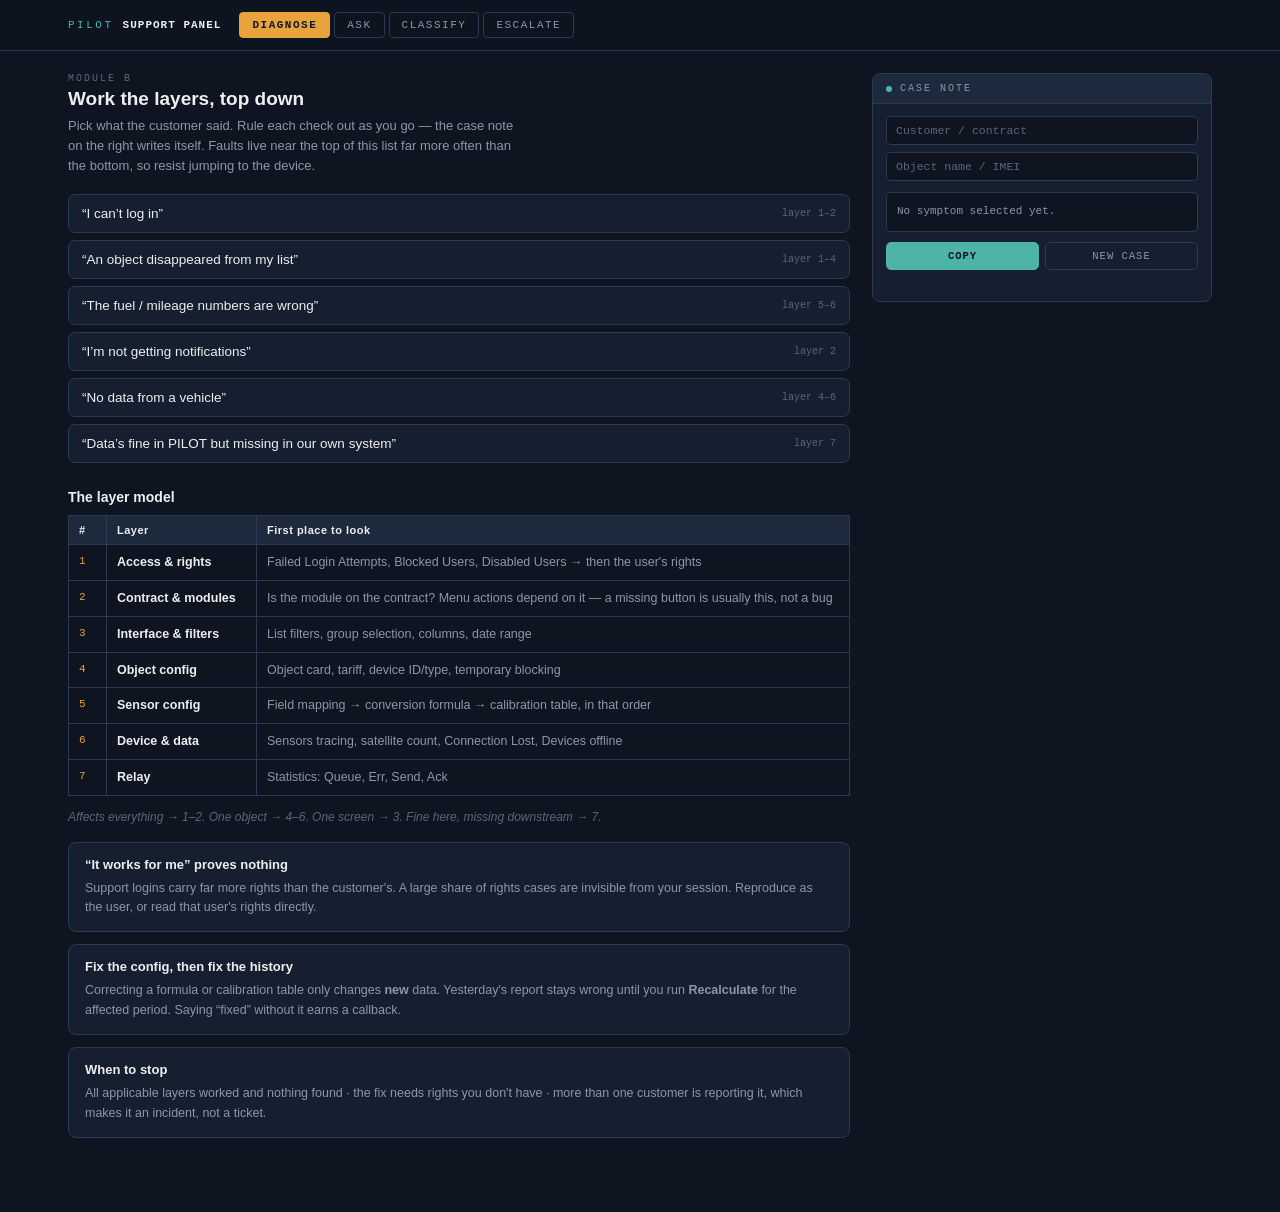
==== pilot_support_panel.html @ c3e86685 "feat: add PILOT support skills documentation module and supporting UI components" ====
<!DOCTYPE html>
<html lang="en">
<head>
<meta charset="UTF-8">
<meta name="viewport" content="width=device-width, initial-scale=1">
<title>PILOT support panel</title>
<style>
  :root{
    --bg:#0E1420; --panel:#161F30; --panel2:#1D2A3E; --line:#2A3A52;
    --amber:#E8A33D; --teal:#4FB4A8; --text:#EDEEF0; --dim:#8C97A8; --faint:#5C6678;
    --out:#7A4B4B; --outbg:#241A1C; --found:#2E5443; --foundbg:#16261F;
    --mono:'Courier New',ui-monospace,monospace;
  }
  *{box-sizing:border-box}
  html,body{margin:0;padding:0;background:transparent}
  body{font-family:'Segoe UI','IBM Plex Sans',Arial,sans-serif;color:var(--text)}
  .wrap{background:var(--bg);min-height:100vh;padding:0 0 40px}

  /* header */
  .bar{position:sticky;top:0;z-index:20;background:rgba(14,20,32,.96);
       border-bottom:1px solid var(--line);backdrop-filter:blur(6px)}
  .bar-in{max-width:1180px;margin:0 auto;padding:12px 18px;display:flex;align-items:center;gap:18px;flex-wrap:wrap}
  .brand{font-family:var(--mono);font-size:11px;letter-spacing:2.5px;color:var(--teal);text-transform:uppercase;white-space:nowrap}
  .brand b{color:var(--text);letter-spacing:1px}
  .tabs{display:flex;gap:4px;flex:1;flex-wrap:wrap}
  .tab{font-family:var(--mono);font-size:11px;letter-spacing:1.5px;text-transform:uppercase;
       background:none;border:1px solid var(--line);color:var(--dim);padding:6px 12px;border-radius:4px;cursor:pointer}
  .tab:hover{color:var(--text)}
  .tab[aria-selected="true"]{background:var(--amber);border-color:var(--amber);color:#121826;font-weight:700}
  .tab:focus-visible{outline:2px solid var(--teal);outline-offset:2px}

  .grid{max-width:1180px;margin:0 auto;padding:22px 18px;display:grid;grid-template-columns:1fr 340px;gap:22px;align-items:start}
  @media(max-width:900px){.grid{grid-template-columns:1fr}}

  h1{font-size:19px;margin:0 0 6px;font-weight:700}
  .lede{font-size:13px;color:var(--dim);margin:0 0 18px;line-height:1.55;max-width:62ch}
  h2{font-size:14px;margin:26px 0 10px;font-weight:700}
  .eyebrow{font-family:var(--mono);font-size:10px;letter-spacing:2px;color:var(--faint);text-transform:uppercase;margin:0 0 4px}

  /* symptom picker */
  .syms{display:flex;flex-direction:column;gap:7px;margin-bottom:20px}
  .sym{display:flex;align-items:center;gap:11px;text-align:left;width:100%;
       background:var(--panel);border:1px solid var(--line);border-radius:7px;padding:11px 13px;cursor:pointer;color:var(--text)}
  .sym:hover{border-color:var(--faint)}
  .sym[aria-pressed="true"]{border-color:var(--amber);background:var(--panel2)}
  .sym .q{font-size:13.5px;flex:1}
  .sym .lay{font-family:var(--mono);font-size:10px;color:var(--faint);white-space:nowrap}
  .sym:focus-visible{outline:2px solid var(--teal);outline-offset:2px}

  /* tree */
  .tree{border-left:2px solid var(--line);padding-left:0;margin:0 0 8px}
  .step{display:flex;gap:11px;padding:11px 13px;border-bottom:1px solid var(--line);align-items:flex-start}
  .step:last-child{border-bottom:none}
  .step.ruled{background:var(--outbg)}
  .step.found{background:var(--foundbg)}
  .stepwrap{background:var(--panel);border:1px solid var(--line);border-radius:8px;overflow:hidden;margin-bottom:14px}
  .num{font-family:var(--mono);font-size:11px;color:var(--amber);padding-top:2px;min-width:16px;font-weight:700}
  .step.ruled .num{color:var(--faint)}
  .body{flex:1;min-width:0}
  .body .t{font-size:13px;line-height:1.5}
  .step.ruled .body .t{color:var(--faint);text-decoration:line-through}
  .tag{display:inline-block;font-family:var(--mono);font-size:9px;letter-spacing:1px;color:var(--faint);
       border:1px solid var(--line);border-radius:3px;padding:1px 5px;margin-left:6px;vertical-align:1px}
  .fix{font-size:12px;color:var(--teal);margin-top:7px;line-height:1.5;display:none}
  .step.found .fix{display:block}
  .acts{display:flex;gap:5px;padding-top:1px}
  .mini{font-family:var(--mono);font-size:10px;border:1px solid var(--line);background:none;color:var(--faint);
        border-radius:4px;padding:4px 7px;cursor:pointer;line-height:1;white-space:nowrap}
  .mini:hover{color:var(--text);border-color:var(--faint)}
  .mini.on-out{background:var(--out);border-color:var(--out);color:#fff}
  .mini.on-found{background:var(--found);border-color:var(--found);color:#fff}
  .mini:focus-visible{outline:2px solid var(--teal);outline-offset:1px}

  .hint{font-size:12px;color:var(--faint);font-style:italic;margin:0 0 18px}

  /* generic cards */
  .card{background:var(--panel);border:1px solid var(--line);border-radius:8px;padding:14px 16px;margin-bottom:12px}
  .card h3{font-size:13px;margin:0 0 7px;font-weight:700}
  .card p{font-size:12.5px;color:var(--dim);margin:0;line-height:1.55}
  .card p + p{margin-top:7px}
  .say{color:var(--teal)}
  .dont{color:#C98080}

  table{width:100%;border-collapse:collapse;margin-bottom:14px;font-size:12.5px}
  th{background:var(--panel2);text-align:left;padding:8px 10px;font-size:11px;letter-spacing:.5px;border:1px solid var(--line)}
  td{padding:8px 10px;border:1px solid var(--line);vertical-align:top;line-height:1.5;color:var(--dim)}
  td b{color:var(--text)}
  td.k{font-family:var(--mono);color:var(--amber);white-space:nowrap;font-size:11px}

  /* matrix */
  .mx{display:grid;grid-template-columns:auto repeat(3,1fr);gap:5px;margin-bottom:10px}
  .mx .h{font-family:var(--mono);font-size:10px;color:var(--faint);text-transform:uppercase;letter-spacing:1px;
         display:flex;align-items:center;justify-content:center;text-align:center;padding:5px}
  .mx .rh{font-family:var(--mono);font-size:10px;color:var(--faint);display:flex;align-items:center;padding:5px;max-width:118px;line-height:1.35}
  .cell{background:var(--panel);border:1px solid var(--line);border-radius:6px;padding:9px 7px;cursor:pointer;text-align:center;color:var(--text)}
  .cell:hover{border-color:var(--faint)}
  .cell[aria-pressed="true"]{border-color:var(--amber);background:var(--panel2)}
  .cell .p{font-family:var(--mono);font-weight:700;font-size:14px}
  .cell .ex{font-size:10.5px;color:var(--faint);margin-top:3px;line-height:1.35}
  .p1{color:#E86B5C}.p2{color:var(--amber)}.p3{color:#D9C86A}.p4{color:var(--teal)}.p5{color:var(--faint)}
  .cell:focus-visible{outline:2px solid var(--teal);outline-offset:2px}

  /* case note */
  .note{position:sticky;top:66px;background:var(--panel);border:1px solid var(--line);border-radius:8px;overflow:hidden}
  @media(max-width:900px){.note{position:static}}
  .note-h{background:var(--panel2);padding:9px 13px;display:flex;align-items:center;gap:8px;border-bottom:1px solid var(--line)}
  .note-h .dot{width:6px;height:6px;border-radius:50%;background:var(--teal)}
  .note-h span{font-family:var(--mono);font-size:10px;letter-spacing:2px;color:var(--dim);text-transform:uppercase;flex:1}
  .note-b{padding:12px 13px}
  .fields{display:flex;flex-direction:column;gap:7px;margin-bottom:11px}
  .fields input{background:var(--bg);border:1px solid var(--line);border-radius:5px;padding:7px 9px;
                color:var(--text);font-family:var(--mono);font-size:11.5px;width:100%}
  .fields input::placeholder{color:var(--faint)}
  .fields input:focus{outline:none;border-color:var(--teal)}
  pre{background:var(--bg);border:1px solid var(--line);border-radius:5px;padding:10px;margin:0 0 10px;
      font-family:var(--mono);font-size:11px;line-height:1.6;color:var(--dim);white-space:pre-wrap;
      max-height:290px;overflow:auto}
  pre .hd{color:var(--amber)}
  .note-acts{display:flex;gap:6px}
  .btn{flex:1;font-family:var(--mono);font-size:10.5px;letter-spacing:1px;text-transform:uppercase;
       border:1px solid var(--line);background:none;color:var(--dim);border-radius:5px;padding:7px;cursor:pointer}
  .btn:hover{color:var(--text);border-color:var(--faint)}
  .btn.pri{background:var(--teal);border-color:var(--teal);color:#0E1420;font-weight:700}
  .btn:focus-visible{outline:2px solid var(--amber);outline-offset:2px}
  .saved{font-family:var(--mono);font-size:9.5px;color:var(--faint);text-align:center;margin-top:7px;min-height:12px}

  .view{display:none}.view.on{display:block}
  @media(prefers-reduced-motion:reduce){*{transition:none!important;animation:none!important}}
</style>
</head>
<body>
<div class="wrap">

  <div class="bar"><div class="bar-in">
    <div class="brand">PILOT <b>SUPPORT PANEL</b></div>
    <div class="tabs" role="tablist">
      <button class="tab" role="tab" data-v="b" aria-selected="true">Diagnose</button>
      <button class="tab" role="tab" data-v="a" aria-selected="false">Ask</button>
      <button class="tab" role="tab" data-v="d" aria-selected="false">Classify</button>
      <button class="tab" role="tab" data-v="c" aria-selected="false">Escalate</button>
    </div>
  </div></div>

  <div class="grid">
    <main>
      <!-- ============ DIAGNOSE ============ -->
      <section class="view on" id="v-b">
        <p class="eyebrow">Module B</p>
        <h1>Work the layers, top down</h1>
        <p class="lede">Pick what the customer said. Rule each check out as you go &mdash; the case note on the right writes itself. Faults live near the top of this list far more often than the bottom, so resist jumping to the device.</p>
        <div class="syms" id="syms"></div>
        <div id="treebox"></div>

        <h2>The layer model</h2>
        <table>
          <thead><tr><th style="width:38px">#</th><th style="width:150px">Layer</th><th>First place to look</th></tr></thead>
          <tbody>
            <tr><td class="k">1</td><td><b>Access &amp; rights</b></td><td>Failed Login Attempts, Blocked Users, Disabled Users &rarr; then the user's rights</td></tr>
            <tr><td class="k">2</td><td><b>Contract &amp; modules</b></td><td>Is the module on the contract? Menu actions depend on it &mdash; a missing button is usually this, not a bug</td></tr>
            <tr><td class="k">3</td><td><b>Interface &amp; filters</b></td><td>List filters, group selection, columns, date range</td></tr>
            <tr><td class="k">4</td><td><b>Object config</b></td><td>Object card, tariff, device ID/type, temporary blocking</td></tr>
            <tr><td class="k">5</td><td><b>Sensor config</b></td><td>Field mapping &rarr; conversion formula &rarr; calibration table, in that order</td></tr>
            <tr><td class="k">6</td><td><b>Device &amp; data</b></td><td>Sensors tracing, satellite count, Connection Lost, Devices offline</td></tr>
            <tr><td class="k">7</td><td><b>Relay</b></td><td>Statistics: Queue, Err, Send, Ack</td></tr>
          </tbody>
        </table>
        <p class="hint">Affects everything &rarr; 1&ndash;2. One object &rarr; 4&ndash;6. One screen &rarr; 3. Fine here, missing downstream &rarr; 7.</p>

        <div class="card">
          <h3>&ldquo;It works for me&rdquo; proves nothing</h3>
          <p>Support logins carry far more rights than the customer's. A large share of rights cases are invisible from your session. Reproduce as the user, or read that user's rights directly.</p>
        </div>
        <div class="card">
          <h3>Fix the config, then fix the history</h3>
          <p>Correcting a formula or calibration table only changes <b>new</b> data. Yesterday's report stays wrong until you run <b>Recalculate</b> for the affected period. Saying &ldquo;fixed&rdquo; without it earns a callback.</p>
        </div>
        <div class="card">
          <h3>When to stop</h3>
          <p>All applicable layers worked and nothing found &middot; the fix needs rights you don't have &middot; more than one customer is reporting it, which makes it an incident, not a ticket.</p>
        </div>
      </section>

      <!-- ============ ASK ============ -->
      <section class="view" id="v-a">
        <p class="eyebrow">Module A</p>
        <h1>Get facts, not the story</h1>
        <p class="lede">The customer reports a symptom. You need facts. Work the ladder top to bottom &mdash; scope first, because scope is what tells you which layer to start on.</p>
        <table>
          <thead><tr><th style="width:110px">Ask for</th><th>Say something like</th></tr></thead>
          <tbody>
            <tr><td class="k">Scope</td><td>&ldquo;Is it this one vehicle, or all of them?&rdquo;</td></tr>
            <tr><td class="k">Timeline</td><td>&ldquo;When did you last see it working? Did anything change around then?&rdquo; <br><span style="color:var(--faint)">Then check Audit history rather than taking &ldquo;nothing changed&rdquo; at face value.</span></td></tr>
            <tr><td class="k">Reproduce</td><td>&ldquo;Can you open the list right now and tell me what you see next to the vehicle name?&rdquo;</td></tr>
            <tr><td class="k">Identity</td><td>&ldquo;Which login are you using? What's the object name or IMEI?&rdquo;</td></tr>
            <tr><td class="k">Expectation</td><td>&ldquo;What number were you expecting to see there?&rdquo;</td></tr>
          </tbody>
        </table>
        <div class="card">
          <h3>Ask open, then narrow</h3>
          <p><span class="say">&ldquo;Tell me what you're seeing.&rdquo;</span> &mdash; lets them describe reality.</p>
          <p><span class="dont">&ldquo;Is the ignition sensor configured?&rdquo;</span> &mdash; makes them answer your theory instead.</p>
        </div>

        <h2>Difficult moments</h2>
        <div class="card">
          <h3>They're angry</h3>
          <p>Let them finish. Don't defend the product mid-sentence.</p>
          <p><span class="say">&ldquo;You've had no tracking on that vehicle for two days &mdash; I understand why that's a problem.&rdquo;</span></p>
          <p><span class="dont">&ldquo;I understand you're frustrated.&rdquo;</span> &mdash; reads as scripted. Acknowledge the impact, not the emotion.</p>
        </div>
        <div class="card">
          <h3>You don't know</h3>
          <p><span class="say">&ldquo;I don't know yet. I'm going to check with [team] and come back to you by [time].&rdquo;</span></p>
          <p>Never guess out loud. A wrong guess from support becomes a fact in the customer's head.</p>
        </div>
        <div class="card">
          <h3>It's their fault</h3>
          <p>Never say so. Say what fixes it.</p>
          <p><span class="say">&ldquo;The notification's time window was set to weekdays only &mdash; let's widen that now, and I'll show you where it lives.&rdquo;</span></p>
        </div>
        <div class="card">
          <h3>The answer is no</h3>
          <p>State the no, the reason, and the nearest alternative.</p>
          <p><span class="say">&ldquo;That action isn't available because the module isn't on your contract. What I can do is&hellip;&rdquo;</span></p>
        </div>
        <div class="card">
          <h3>You need a minute</h3>
          <p>Silence reads as incompetence. Narrate instead.</p>
          <p><span class="say">&ldquo;I'm opening Sensors tracing to see what the device actually sent &mdash; give me about a minute.&rdquo;</span></p>
        </div>
      </section>

      <!-- ============ CLASSIFY ============ -->
      <section class="view" id="v-d">
        <p class="eyebrow">Module D</p>
        <h1>Classify before you queue</h1>
        <p class="lede">Three kinds of ticket, not one. They have different owners, different clocks, and different definitions of done.</p>
        <table>
          <thead><tr><th style="width:130px">Type</th><th>Means</th><th style="width:190px">Done when</th></tr></thead>
          <tbody>
            <tr><td class="k">Incident</td><td>Something is broken. Unplanned interruption or degradation.</td><td>Service restored &mdash; not necessarily explained.</td></tr>
            <tr><td class="k">Service request</td><td>Something is wanted. Nothing is broken. Module activation, tokens, new users, tariff changes.</td><td>Delivered via a standard, approved path.</td></tr>
            <tr><td class="k">Problem</td><td>The cause behind repeated incidents. Same symptom three times = this.</td><td>Cause removed, or written up as a known error.</td></tr>
          </tbody>
        </table>

        <h2>Priority = impact &times; urgency</h2>
        <p class="hint">Not who shouts loudest. Tap a cell to set it on the case note.</p>
        <div class="mx" id="mx"></div>
        <div class="card">
          <h3>The telematics twist</h3>
          <p>Some of this data has a <b>physical clock</b> attached. Refrigerated cargo spoils. A stolen vehicle moves. A reporting window closes. Ask: <b>what happens in the real world while this stays broken?</b> A sensor fault that looks like P4 on a reefer trailer is a P2.</p>
        </div>
        <div class="card">
          <h3>Write it down while you solve it</h3>
          <p>Title the article in the <b>customer's</b> words &mdash; &ldquo;fuel gauge shows zero&rdquo;, not &ldquo;sensor field mapping mismatch&rdquo;. The next person searching is a customer or a new hire, and neither knows your vocabulary.</p>
        </div>
      </section>

      <!-- ============ ESCALATE ============ -->
      <section class="view" id="v-c">
        <p class="eyebrow">Module C</p>
        <h1>Hand over cleanly</h1>
        <p class="lede">Escalating early with good notes is better work than sitting on a ticket for a day. The expensive habit in 1st line is over-holding, not over-escalating.</p>
        <div class="card">
          <h3>Before you send it</h3>
          <p>The test: could the next engineer start work without asking you a single question? Your case note should already carry the customer and contract, the object or IMEI, the exact symptom with timestamps, what Sensors tracing showed, what Audit history showed, what you ruled out, and what the customer has been told.</p>
        </div>

        <h2>Who owns what</h2>
        <table>
          <thead><tr><th style="width:150px">Team</th><th>Send them</th></tr></thead>
          <tbody>
            <tr><td class="k">2nd line</td><td>Anything where you've worked every applicable layer and found nothing</td></tr>
            <tr><td class="k">Development</td><td>Reproducible bugs &mdash; not configuration questions</td></tr>
            <tr><td class="k">Installers</td><td>Device never reported, wiring, repeated drops at the same location</td></tr>
            <tr><td class="k">Integrations</td><td>Layer 7: endpoints, Queue/Err/Ack, external systems</td></tr>
            <tr><td class="k">Sales</td><td>Tariff, upgrades, module activation, anything commercial</td></tr>
            <tr><td class="k">Finance</td><td>Payments, debits, blocked for non-payment</td></tr>
          </tbody>
        </table>
        <p class="hint">Contacts, channels and triggers are company-specific &mdash; fill these in from the prep list before this page is any use.</p>

        <div class="card">
          <h3>Stop and route, don't help</h3>
          <p>A driver asking what data is held on them, or asking for it deleted, is a data-subject request with a legal clock &mdash; not a normal ticket.</p>
          <p>A manager asking where a named driver was on Saturday puts you inside an employment dispute. They may well be entitled to it; you are not the person who decides that.</p>
          <p>Deleting an object destroys its history and can't be undone. Never action a deletion from a phone call alone.</p>
        </div>
        <div class="card">
          <h3>Several customers, same symptom</h3>
          <p>That's an incident, not a ticket. Escalate immediately and stop debugging.</p>
        </div>
      </section>
    </main>

    <!-- ============ CASE NOTE ============ -->
    <aside>
      <div class="note">
        <div class="note-h"><div class="dot"></div><span>Case note</span></div>
        <div class="note-b">
          <div class="fields">
            <input id="f-cust" placeholder="Customer / contract" autocomplete="off">
            <input id="f-obj" placeholder="Object name / IMEI" autocomplete="off">
          </div>
          <pre id="out">No symptom selected yet.</pre>
          <div class="note-acts">
            <button class="btn pri" id="copy">Copy</button>
            <button class="btn" id="fresh">New case</button>
          </div>
          <div class="saved" id="saved"></div>
        </div>
      </div>
    </aside>
  </div>
</div>

<script>
const TREES = [
  { id:"login", q:"I can\u2019t log in", lay:"1\u20132", steps:[
    {t:"Admin \u2192 Failed Login Attempts. Are their attempts arriving at all?", l:1,
     fix:"No attempts logged = they aren\u2019t reaching the login they think they are. Wrong URL, wrong portal, or a cached page."},
    {t:"Blocked Users and Disabled Users.", l:1, fix:"Unblock, or find out who blocked them and why."},
    {t:"Password Reset history \u2014 someone may have reset it already.", l:1},
    {t:"Is the contract itself blocked for non-payment?", l:2, fix:"Layer 2. Route to finance rather than fixing the login."},
    {t:"Is it just them, or their whole company?", l:1, fix:"Everyone = layer 2. One person = layer 1."}
  ]},
  { id:"gone", q:"An object disappeared from my list", lay:"1\u20134", steps:[
    {t:"Does it exist in the admin panel at all?", l:4},
    {t:"Does this user have rights to it? Check their rights, not your view.", l:1,
     fix:"Master trap. It may never have been theirs to see."},
    {t:"Is a filter, group selection or column config hiding it?", l:3},
    {t:"Is Temporary blocking switched on?", l:4,
     fix:"Not a fault. A colleague may have suspended it to stop the subscription charge \u2014 seasonal equipment does this."},
    {t:"Was it moved to another contract, or deleted?", l:4,
     fix:"Deleting removes all data and history. Restoring needs a system administrator."}
  ]},
  { id:"numbers", q:"The fuel / mileage numbers are wrong", lay:"5\u20136", steps:[
    {t:"Open Sensors tracing. Is data arriving, and what is the raw value?", l:6,
     fix:"This one step decides everything below it."},
    {t:"Raw value wrong or absent?", l:6, fix:"Layer 6 \u2014 the device. Stop tuning formulas."},
    {t:"Raw value fine but display wrong \u2192 check the field mapping first.", l:5},
    {t:"Then the conversion formula \u2014 before the calibration table.", l:5,
     fix:"The formula runs the moment data arrives, before calibration. Debugging the table while a formula mangles its input is wasted time. Use the Test button rather than reasoning about it."},
    {t:"Then the calibration table: Select nearest value, and Calibration first.", l:5,
     fix:"These two switches quietly change results \u2014 a common cause of \u201cclose but wrong\u201d."},
    {t:"Numbers intermittently missing rather than wrong? Look for a division in the formula.", l:5,
     fix:"If the divisor can arrive as 0 or undefined the calculation errors. Guard it with a conditional."},
    {t:"Was it ever right? Check Audit history for a change on that date.", l:5,
     fix:"Never right = configuration. Recently wrong = a change, or the device."},
    {t:"After fixing: run Recalculate for the affected period.", l:5,
     fix:"Otherwise the customer\u2019s historical reports stay wrong and they call back."}
  ]},
  { id:"notif", q:"I\u2019m not getting notifications", lay:"2", steps:[
    {t:"Is the Notifications module active on the contract?", l:2,
     fix:"Without it there\u2019s no Notifications tab at all."},
    {t:"Does the notification actually exist?", l:2},
    {t:"Is the object or tag selected in it?", l:2,
     fix:"A vehicle added later isn\u2019t covered automatically."},
    {t:"Check the time window \u2014 time zone, days, intervals.", l:2,
     fix:"A rule set for weekdays 09:00\u201318:00 is silent on a Saturday and looks broken. The most-missed cause."},
    {t:"Check the geofence scope: anywhere / in selected zones / outside them.", l:2},
    {t:"Check the \u201cfor all users\u201d flag.", l:2,
     fix:"If off, colleagues don\u2019t get it \u2014 exactly the shape of \u201cmy manager gets them and I don\u2019t\u201d."},
    {t:"Check the delivery method: SMS, push, email, alert, control room, webhook, command, Telegram.", l:2},
    {t:"For email: is the address verified?", l:2,
     fix:"Unverified addresses silently receive nothing."},
    {t:"Spam folder.", l:2}
  ]},
  { id:"nodata", q:"No data from a vehicle", lay:"4\u20136", steps:[
    {t:"Sensors tracing \u2014 when was the last reception? What\u2019s the satellite count?", l:6},
    {t:"Connection Lost report \u2014 when, how long, and at what address?", l:6,
     fix:"Repeated drops at the same location is an installation or coverage story, not a platform one."},
    {t:"Is Temporary blocking on?", l:4, fix:"Free to check, and not a fault."},
    {t:"Does the device ID / IMEI match the physical unit? Is the device type right?", l:4},
    {t:"Has it ever reported?", l:6, fix:"Never = configuration or installation. Stopped = power, connection, or hardware."}
  ]},
  { id:"relay", q:"Data\u2019s fine in PILOT but missing in our own system", lay:"7", steps:[
    {t:"Is the endpoint enabled, and is object relay enabled?", l:7},
    {t:"External ID, Host, Port, Format, Path, credentials \u2014 all correct?", l:7},
    {t:"Statistics: is Queue growing?", l:7,
     fix:"Packets are accumulating and can\u2019t be delivered. The external server is unavailable, settings are wrong, or the far side is refusing the connection."},
    {t:"Statistics: is Err climbing?", l:7,
     fix:"Check availability, authentication, protocol, schedule, and any restrictions on the receiving side."},
    {t:"Statistics: Send rising but Ack stuck at zero?", l:7,
     fix:"We\u2019re transmitting and they never confirm. Protocol, External ID, JSON config, credentials."},
    {t:"New object not relaying?", l:7,
     fix:"Is an Auto add rule enabled for that contract, and was the object created after the rule?"},
    {t:"No statistics at all?", l:7,
     fix:"Usually benign \u2014 nothing sent yet, period too short, or the endpoint is new."}
  ]}
];

const MX = [
  { r:"Impact: high", sub:"whole contract / many customers", cells:[
    {p:"P1", ex:"Nobody at a contract can log in"},
    {p:"P2", ex:"Reports wrong fleet-wide, fleet still runs"},
    {p:"P3", ex:"Cosmetic, affects everyone"}]},
  { r:"Impact: medium", sub:"a group, or a VIP", cells:[
    {p:"P2", ex:"Reefer temperature alerts not firing"},
    {p:"P3", ex:"One depot\u2019s geofence reports wrong"},
    {p:"P4", ex:"A group wants a column added"}]},
  { r:"Impact: low", sub:"one user / one object", cells:[
    {p:"P3", ex:"One vehicle dark during a theft"},
    {p:"P4", ex:"One sensor mis-calibrated"},
    {p:"P5", ex:"How-to question"}]}
];

let S = { sym:null, state:{}, cust:"", obj:"", pri:null };

/* ---------- render ---------- */
const symsEl = document.getElementById('syms');
TREES.forEach(t => {
  const b = document.createElement('button');
  b.className = 'sym'; b.setAttribute('aria-pressed','false'); b.dataset.id = t.id;
  b.innerHTML = `<span class="q">\u201c${t.q}\u201d</span><span class="lay">layer ${t.lay}</span>`;
  b.addEventListener('click', () => { S.sym = S.sym === t.id ? null : t.id; S.state = {}; S.pri = S.pri; renderTree(); save(); });
  symsEl.appendChild(b);
});

function renderTree(){
  document.querySelectorAll('.sym').forEach(el =>
    el.setAttribute('aria-pressed', String(el.dataset.id === S.sym)));
  const box = document.getElementById('treebox');
  box.innerHTML = '';
  if(!S.sym){ note(); return; }
  const t = TREES.find(x => x.id === S.sym);
  const wrap = document.createElement('div');
  wrap.className = 'stepwrap';
  t.steps.forEach((st, i) => {
    const k = S.sym + ':' + i;
    const v = S.state[k] || '';
    const row = document.createElement('div');
    row.className = 'step' + (v === 'out' ? ' ruled' : v === 'found' ? ' found' : '');
    row.innerHTML = `
      <div class="num">${i+1}</div>
      <div class="body">
        <div class="t">${st.t}<span class="tag">L${st.l}</span></div>
        ${st.fix ? `<div class="fix">${st.fix}</div>` : ''}
      </div>
      <div class="acts">
        <button class="mini ${v==='out'?'on-out':''}" data-k="${k}" data-s="out" title="Ruled out">\u2715</button>
        <button class="mini ${v==='found'?'on-found':''}" data-k="${k}" data-s="found" title="This is it">\u2713</button>
      </div>`;
    wrap.appendChild(row);
  });
  box.appendChild(wrap);
  box.querySelectorAll('.mini').forEach(b => b.addEventListener('click', () => {
    const k = b.dataset.k, s = b.dataset.s;
    S.state[k] = S.state[k] === s ? '' : s;
    renderTree(); save();
  }));
  note();
}

const mxEl = document.getElementById('mx');
function renderMx(){
  mxEl.innerHTML = '<div class="h"></div><div class="h">Urgency high</div><div class="h">Medium</div><div class="h">Low</div>';
  MX.forEach((row, ri) => {
    const rh = document.createElement('div');
    rh.className = 'rh'; rh.innerHTML = `<div><b style="color:var(--dim)">${row.r}</b><br>${row.sub}</div>`;
    mxEl.appendChild(rh);
    row.cells.forEach((c, ci) => {
      const b = document.createElement('button');
      b.className = 'cell'; b.dataset.id = ri + '-' + ci;
      b.setAttribute('aria-pressed', String(S.pri && S.pri.id === ri + '-' + ci));
      b.innerHTML = `<div class="p ${c.p.toLowerCase()}">${c.p}</div><div class="ex">${c.ex}</div>`;
      b.addEventListener('click', () => {
        S.pri = (S.pri && S.pri.id === b.dataset.id) ? null
              : { id:b.dataset.id, p:c.p, why:`${row.r.replace('Impact: ','')} impact / ${['high','medium','low'][ci]} urgency` };
        renderMx(); note(); save();
      });
      mxEl.appendChild(b);
    });
  });
}

/* ---------- case note ---------- */
function note(){
  const el = document.getElementById('out');
  if(!S.sym && !S.cust && !S.obj && !S.pri){ el.textContent = 'No symptom selected yet.'; return; }
  const L = [];
  L.push('CASE NOTE');
  L.push('Customer : ' + (S.cust || '\u2014'));
  L.push('Object   : ' + (S.obj || '\u2014'));
  if(S.sym) L.push('Reported : "' + TREES.find(t => t.id === S.sym).q + '"');
  if(S.pri) L.push('Priority : ' + S.pri.p + '  (' + S.pri.why + ')');
  if(S.sym){
    const t = TREES.find(x => x.id === S.sym);
    const out = [], found = [];
    t.steps.forEach((st, i) => {
      const v = S.state[S.sym + ':' + i];
      if(v === 'out') out.push(st.t);
      if(v === 'found') found.push(st);
    });
    if(out.length){ L.push(''); L.push('Checked and ruled out:'); out.forEach(o => L.push('  - ' + o)); }
    if(found.length){
      L.push(''); L.push('Cause found:');
      found.forEach(f => { L.push('  * ' + f.t); if(f.fix) L.push('    > ' + f.fix); });
    }
    const done = out.length + found.length;
    if(done < t.steps.length){
      L.push(''); L.push('Still to check: ' + (t.steps.length - done) + ' of ' + t.steps.length);
    }
    if(!found.length && done === t.steps.length){
      L.push(''); L.push('All layers worked, no cause found \u2192 escalate.');
    }
  }
  L.push(''); L.push('Customer has been told:');
  L.push('  ');
  el.textContent = L.join('\n');
}

/* ---------- persistence ---------- */
async function save(){
  try{
    await window.storage.set('pilot-panel-case', JSON.stringify(S), false);
    stamp('saved ' + new Date().toLocaleTimeString());
  }catch(e){ stamp('not saved'); }
}
function stamp(t){ document.getElementById('saved').textContent = t; }

async function load(){
  try{
    const r = await window.storage.get('pilot-panel-case', false);
    if(r && r.value) S = Object.assign(S, JSON.parse(r.value));
  }catch(e){}
  document.getElementById('f-cust').value = S.cust || '';
  document.getElementById('f-obj').value = S.obj || '';
}

/* ---------- wiring ---------- */
document.querySelectorAll('.tab').forEach(t => t.addEventListener('click', () => {
  document.querySelectorAll('.tab').forEach(x => x.setAttribute('aria-selected','false'));
  t.setAttribute('aria-selected','true');
  document.querySelectorAll('.view').forEach(v => v.classList.remove('on'));
  document.getElementById('v-' + t.dataset.v).classList.add('on');
}));

['cust','obj'].forEach(f => document.getElementById('f-' + f).addEventListener('input', e => {
  S[f] = e.target.value; note(); save();
}));

document.getElementById('copy').addEventListener('click', async () => {
  const txt = document.getElementById('out').textContent;
  try{ await navigator.clipboard.writeText(txt); stamp('copied to clipboard'); }
  catch(e){
    const ta = document.createElement('textarea');
    ta.value = txt; document.body.appendChild(ta); ta.select();
    try{ document.execCommand('copy'); stamp('copied to clipboard'); }
    catch(_){ stamp('select the text above to copy'); }
    ta.remove();
  }
});

document.getElementById('fresh').addEventListener('click', () => {
  S = { sym:null, state:{}, cust:'', obj:'', pri:null };
  document.getElementById('f-cust').value = '';
  document.getElementById('f-obj').value = '';
  renderTree(); renderMx(); note(); save();
  stamp('new case started');
});

(async function(){
  await load();
  renderTree(); renderMx(); note();
})();
</script>
</body>
</html>
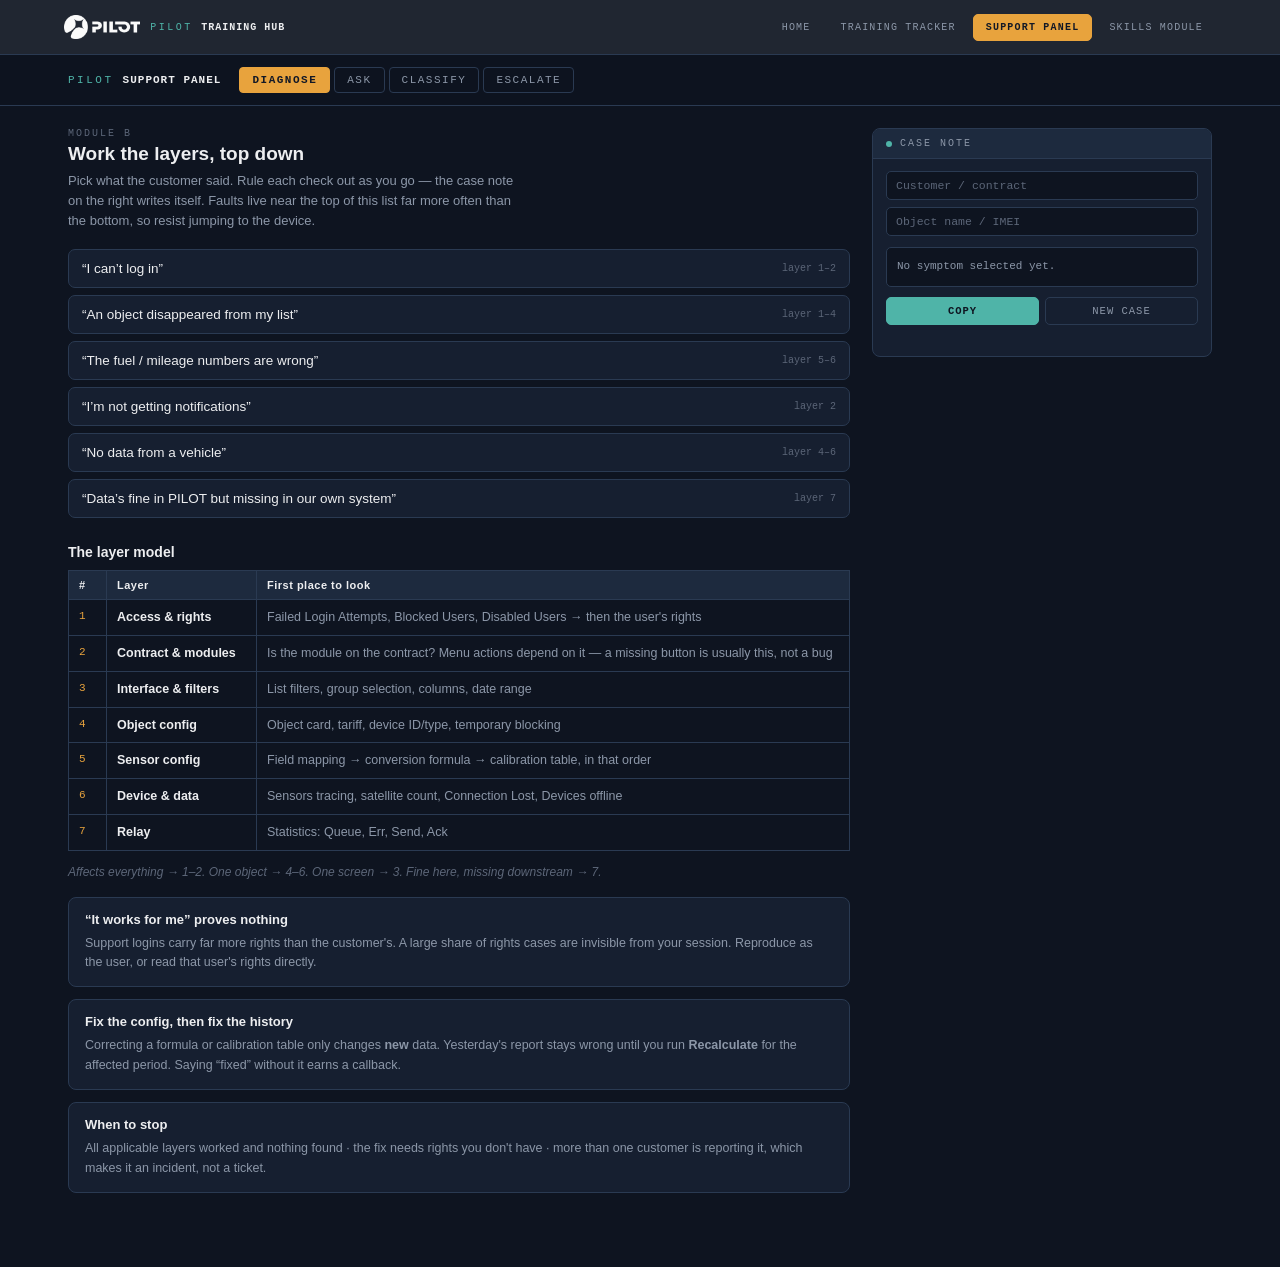
==== commit e3c9f26d: "feat: implement PILOT Training Hub landing page and add supporting assets" ====
--- a/pilot_support_panel.html
+++ b/pilot_support_panel.html
@@ -17,7 +17,7 @@
   .wrap{background:var(--bg);min-height:100vh;padding:0 0 40px}
 
   /* header */
-  .bar{position:sticky;top:0;z-index:20;background:rgba(14,20,32,.96);
+  .bar{position:sticky;top:54px;z-index:20;background:rgba(14,20,32,.96);
        border-bottom:1px solid var(--line);backdrop-filter:blur(6px)}
   .bar-in{max-width:1180px;margin:0 auto;padding:12px 18px;display:flex;align-items:center;gap:18px;flex-wrap:wrap}
   .brand{font-family:var(--mono);font-size:11px;letter-spacing:2.5px;color:var(--teal);text-transform:uppercase;white-space:nowrap}
@@ -101,7 +101,7 @@
   .cell:focus-visible{outline:2px solid var(--teal);outline-offset:2px}
 
   /* case note */
-  .note{position:sticky;top:66px;background:var(--panel);border:1px solid var(--line);border-radius:8px;overflow:hidden}
+  .note{position:sticky;top:120px;background:var(--panel);border:1px solid var(--line);border-radius:8px;overflow:hidden}
   @media(max-width:900px){.note{position:static}}
   .note-h{background:var(--panel2);padding:9px 13px;display:flex;align-items:center;gap:8px;border-bottom:1px solid var(--line)}
   .note-h .dot{width:6px;height:6px;border-radius:50%;background:var(--teal)}
@@ -129,6 +129,47 @@
 </style>
 </head>
 <body>
+<!-- ─── SITE NAV ──────────────────────────────────── -->
+<style>
+  .topnav{position:sticky;top:0;z-index:100;background:rgba(14,20,32,.92);
+    border-bottom:1px solid var(--line);backdrop-filter:blur(14px);-webkit-backdrop-filter:blur(14px)}
+  .topnav-in{max-width:1200px;margin:0 auto;padding:0 24px;display:flex;align-items:center;height:54px;gap:12px}
+  .topnav .logo-link{display:flex;align-items:center;gap:10px;text-decoration:none;flex-shrink:0}
+  .topnav .logo-link img{height:24px;width:auto}
+  .topnav .logo-text{font-family:var(--mono);font-size:10px;letter-spacing:2.5px;color:var(--teal);text-transform:uppercase;white-space:nowrap}
+  .topnav .logo-text b{color:var(--text);letter-spacing:1px}
+  .topnav .nav-spacer{flex:1}
+  .topnav .nav-links{display:flex;gap:4px;align-items:center}
+  .topnav .nav-link{font-family:var(--mono);font-size:10px;letter-spacing:1.2px;text-transform:uppercase;text-decoration:none;
+    color:var(--dim);padding:7px 12px;border-radius:5px;border:1px solid transparent;transition:all .2s ease;white-space:nowrap}
+  .topnav .nav-link:hover{color:var(--text);background:rgba(255,255,255,.04);border-color:var(--line)}
+  .topnav .nav-link.active{color:#121826;background:var(--amber);border-color:var(--amber);font-weight:700}
+  .topnav .hamburger{display:none;background:none;border:1px solid var(--line);color:var(--dim);
+    border-radius:5px;padding:7px 9px;cursor:pointer;font-size:16px;line-height:1}
+  .topnav .hamburger:hover{color:var(--text);border-color:var(--faint)}
+  @media(max-width:768px){
+    .topnav .nav-links{display:none;position:absolute;top:54px;left:0;right:0;background:rgba(14,20,32,.97);
+      border-bottom:1px solid var(--line);flex-direction:column;padding:10px 16px;gap:4px;backdrop-filter:blur(14px)}
+    .topnav .nav-links.open{display:flex}
+    .topnav .hamburger{display:block}
+  }
+</style>
+<nav class="topnav">
+  <div class="topnav-in">
+    <a class="logo-link" href="index.html">
+      <img src="White.png" alt="PILOT logo">
+      <span class="logo-text">PILOT <b>Training Hub</b></span>
+    </a>
+    <div class="nav-spacer"></div>
+    <button class="hamburger" id="siteHamburger" aria-label="Toggle navigation">&#9776;</button>
+    <div class="nav-links" id="siteNavLinks">
+      <a class="nav-link" href="index.html">Home</a>
+      <a class="nav-link" href="pilot_training_tracker.html">Training Tracker</a>
+      <a class="nav-link active" href="pilot_support_panel.html">Support Panel</a>
+      <a class="nav-link" href="pilot_support_skills_module.html">Skills Module</a>
+    </div>
+  </div>
+</nav>
 <div class="wrap">
 
   <div class="bar"><div class="bar-in">
@@ -566,5 +607,11 @@
   renderTree(); renderMx(); note();
 })();
 </script>
+<script>
+  // Site nav mobile toggle
+  document.getElementById('siteHamburger').addEventListener('click', () => {
+    document.getElementById('siteNavLinks').classList.toggle('open');
+  });
+</script>
 </body>
 </html>
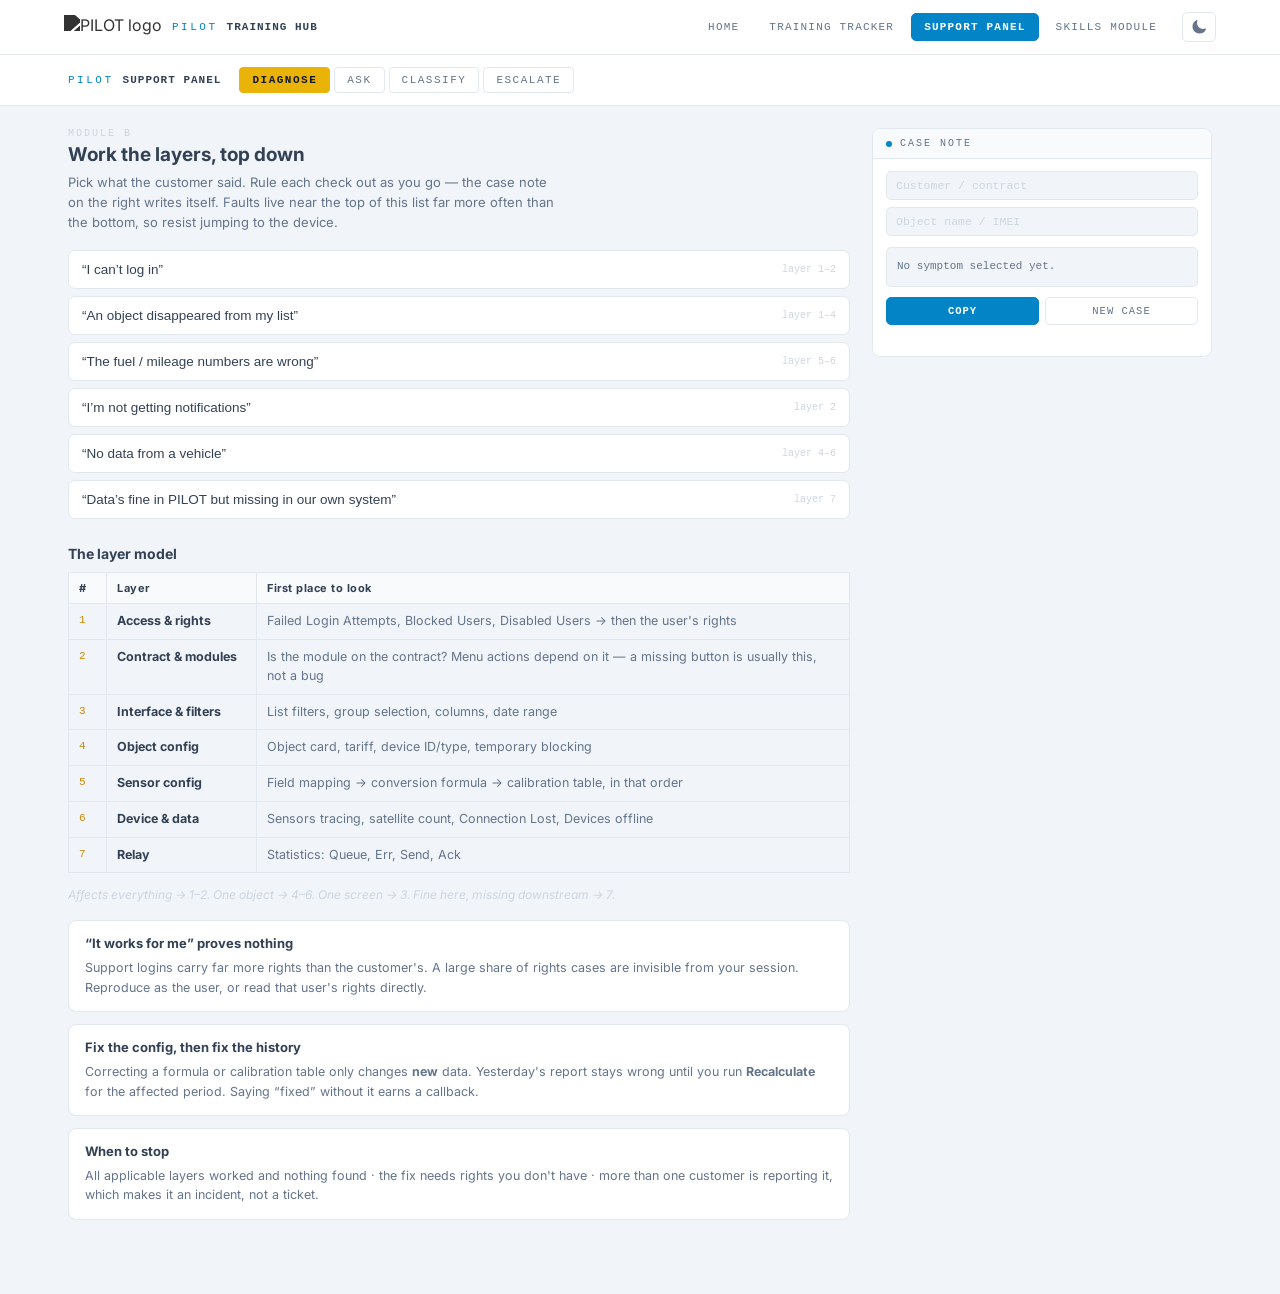
==== commit 082ce563: "refactor: centralize styles into shared.css and implement global theme support" ====
--- a/pilot_support_panel.html
+++ b/pilot_support_panel.html
@@ -4,170 +4,144 @@
 <meta charset="UTF-8">
 <meta name="viewport" content="width=device-width, initial-scale=1">
 <title>PILOT support panel</title>
+<link rel="stylesheet" href="shared.css">
 <style>
-  :root{
-    --bg:#0E1420; --panel:#161F30; --panel2:#1D2A3E; --line:#2A3A52;
-    --amber:#E8A33D; --teal:#4FB4A8; --text:#EDEEF0; --dim:#8C97A8; --faint:#5C6678;
-    --out:#7A4B4B; --outbg:#241A1C; --found:#2E5443; --foundbg:#16261F;
-    --mono:'Courier New',ui-monospace,monospace;
-  }
-  *{box-sizing:border-box}
-  html,body{margin:0;padding:0;background:transparent}
-  body{font-family:'Segoe UI','IBM Plex Sans',Arial,sans-serif;color:var(--text)}
   .wrap{background:var(--bg);min-height:100vh;padding:0 0 40px}
 
   /* header */
-  .bar{position:sticky;top:54px;z-index:20;background:rgba(14,20,32,.96);
+  .bar{position:sticky;top:54px;z-index:20;background:var(--nav-bg);
        border-bottom:1px solid var(--line);backdrop-filter:blur(6px)}
   .bar-in{max-width:1180px;margin:0 auto;padding:12px 18px;display:flex;align-items:center;gap:18px;flex-wrap:wrap}
-  .brand{font-family:var(--mono);font-size:11px;letter-spacing:2.5px;color:var(--teal);text-transform:uppercase;white-space:nowrap}
-  .brand b{color:var(--text);letter-spacing:1px}
+  .brand{font-family:var(--mono);font-size:11px;letter-spacing:2.5px;color:var(--primary);text-transform:uppercase;white-space:nowrap}
+  .brand b{color:var(--text-pr);letter-spacing:1px}
   .tabs{display:flex;gap:4px;flex:1;flex-wrap:wrap}
   .tab{font-family:var(--mono);font-size:11px;letter-spacing:1.5px;text-transform:uppercase;
-       background:none;border:1px solid var(--line);color:var(--dim);padding:6px 12px;border-radius:4px;cursor:pointer}
-  .tab:hover{color:var(--text)}
-  .tab[aria-selected="true"]{background:var(--amber);border-color:var(--amber);color:#121826;font-weight:700}
-  .tab:focus-visible{outline:2px solid var(--teal);outline-offset:2px}
+       background:none;border:1px solid var(--line);color:var(--text-sec);padding:6px 12px;border-radius:4px;cursor:pointer;transition:var(--transition)}
+  .tab:hover{color:var(--text-pr)}
+  .tab[aria-selected="true"]{background:var(--warning);border-color:var(--warning);color:#121826;font-weight:700}
+  .tab:focus-visible{outline:2px solid var(--primary);outline-offset:2px}
 
   .grid{max-width:1180px;margin:0 auto;padding:22px 18px;display:grid;grid-template-columns:1fr 340px;gap:22px;align-items:start}
   @media(max-width:900px){.grid{grid-template-columns:1fr}}
 
   h1{font-size:19px;margin:0 0 6px;font-weight:700}
-  .lede{font-size:13px;color:var(--dim);margin:0 0 18px;line-height:1.55;max-width:62ch}
+  .lede{font-size:13px;color:var(--text-sec);margin:0 0 18px;line-height:1.55;max-width:62ch}
   h2{font-size:14px;margin:26px 0 10px;font-weight:700}
-  .eyebrow{font-family:var(--mono);font-size:10px;letter-spacing:2px;color:var(--faint);text-transform:uppercase;margin:0 0 4px}
+  .eyebrow{font-family:var(--mono);font-size:10px;letter-spacing:2px;color:var(--text-dis);text-transform:uppercase;margin:0 0 4px}
 
   /* symptom picker */
   .syms{display:flex;flex-direction:column;gap:7px;margin-bottom:20px}
   .sym{display:flex;align-items:center;gap:11px;text-align:left;width:100%;
-       background:var(--panel);border:1px solid var(--line);border-radius:7px;padding:11px 13px;cursor:pointer;color:var(--text)}
-  .sym:hover{border-color:var(--faint)}
-  .sym[aria-pressed="true"]{border-color:var(--amber);background:var(--panel2)}
+       background:var(--surface);border:1px solid var(--line);border-radius:7px;padding:11px 13px;cursor:pointer;color:var(--text-pr);transition:var(--transition)}
+  .sym:hover{border-color:var(--text-dis)}
+  .sym[aria-pressed="true"]{border-color:var(--warning);background:var(--surface-alt)}
   .sym .q{font-size:13.5px;flex:1}
-  .sym .lay{font-family:var(--mono);font-size:10px;color:var(--faint);white-space:nowrap}
-  .sym:focus-visible{outline:2px solid var(--teal);outline-offset:2px}
+  .sym .lay{font-family:var(--mono);font-size:10px;color:var(--text-dis);white-space:nowrap}
+  .sym:focus-visible{outline:2px solid var(--primary);outline-offset:2px}
 
   /* tree */
   .tree{border-left:2px solid var(--line);padding-left:0;margin:0 0 8px}
   .step{display:flex;gap:11px;padding:11px 13px;border-bottom:1px solid var(--line);align-items:flex-start}
   .step:last-child{border-bottom:none}
-  .step.ruled{background:var(--outbg)}
-  .step.found{background:var(--foundbg)}
-  .stepwrap{background:var(--panel);border:1px solid var(--line);border-radius:8px;overflow:hidden;margin-bottom:14px}
-  .num{font-family:var(--mono);font-size:11px;color:var(--amber);padding-top:2px;min-width:16px;font-weight:700}
-  .step.ruled .num{color:var(--faint)}
+  .step.ruled{background:var(--negative-bg)}
+  .step.found{background:var(--positive-bg)}
+  .stepwrap{background:var(--surface);border:1px solid var(--line);border-radius:8px;overflow:hidden;margin-bottom:14px}
+  .num{font-family:var(--mono);font-size:11px;color:var(--warning-dim);padding-top:2px;min-width:16px;font-weight:700}
+  [data-theme="dark"] .num{color:var(--warning)}
+  .step.ruled .num{color:var(--text-dis)}
   .body{flex:1;min-width:0}
   .body .t{font-size:13px;line-height:1.5}
-  .step.ruled .body .t{color:var(--faint);text-decoration:line-through}
-  .tag{display:inline-block;font-family:var(--mono);font-size:9px;letter-spacing:1px;color:var(--faint);
+  .step.ruled .body .t{color:var(--text-dis);text-decoration:line-through}
+  .tag{display:inline-block;font-family:var(--mono);font-size:9px;letter-spacing:1px;color:var(--text-dis);
        border:1px solid var(--line);border-radius:3px;padding:1px 5px;margin-left:6px;vertical-align:1px}
-  .fix{font-size:12px;color:var(--teal);margin-top:7px;line-height:1.5;display:none}
+  .fix{font-size:12px;color:var(--primary);margin-top:7px;line-height:1.5;display:none}
   .step.found .fix{display:block}
   .acts{display:flex;gap:5px;padding-top:1px}
-  .mini{font-family:var(--mono);font-size:10px;border:1px solid var(--line);background:none;color:var(--faint);
-        border-radius:4px;padding:4px 7px;cursor:pointer;line-height:1;white-space:nowrap}
-  .mini:hover{color:var(--text);border-color:var(--faint)}
-  .mini.on-out{background:var(--out);border-color:var(--out);color:#fff}
-  .mini.on-found{background:var(--found);border-color:var(--found);color:#fff}
-  .mini:focus-visible{outline:2px solid var(--teal);outline-offset:1px}
-
-  .hint{font-size:12px;color:var(--faint);font-style:italic;margin:0 0 18px}
+  .mini{font-family:var(--mono);font-size:10px;border:1px solid var(--line);background:none;color:var(--text-dis);
+        border-radius:4px;padding:4px 7px;cursor:pointer;line-height:1;white-space:nowrap;transition:var(--transition)}
+  .mini:hover{color:var(--text-pr);border-color:var(--text-dis)}
+  .mini.on-out{background:var(--negative);border-color:var(--negative);color:#fff}
+  .mini.on-found{background:var(--positive);border-color:var(--positive);color:#fff}
+  [data-theme="dark"] .mini.on-found{color:#020617;}
+  .mini:focus-visible{outline:2px solid var(--primary);outline-offset:1px}
+
+  .hint{font-size:12px;color:var(--text-dis);font-style:italic;margin:0 0 18px}
 
   /* generic cards */
-  .card{background:var(--panel);border:1px solid var(--line);border-radius:8px;padding:14px 16px;margin-bottom:12px}
+  .card{background:var(--surface);border:1px solid var(--line);border-radius:8px;padding:14px 16px;margin-bottom:12px}
   .card h3{font-size:13px;margin:0 0 7px;font-weight:700}
-  .card p{font-size:12.5px;color:var(--dim);margin:0;line-height:1.55}
+  .card p{font-size:12.5px;color:var(--text-sec);margin:0;line-height:1.55}
   .card p + p{margin-top:7px}
-  .say{color:var(--teal)}
-  .dont{color:#C98080}
+  .say{color:var(--primary)}
+  .dont{color:var(--negative)}
 
   table{width:100%;border-collapse:collapse;margin-bottom:14px;font-size:12.5px}
-  th{background:var(--panel2);text-align:left;padding:8px 10px;font-size:11px;letter-spacing:.5px;border:1px solid var(--line)}
-  td{padding:8px 10px;border:1px solid var(--line);vertical-align:top;line-height:1.5;color:var(--dim)}
-  td b{color:var(--text)}
-  td.k{font-family:var(--mono);color:var(--amber);white-space:nowrap;font-size:11px}
+  th{background:var(--surface-alt);text-align:left;padding:8px 10px;font-size:11px;letter-spacing:.5px;border:1px solid var(--line)}
+  td{padding:8px 10px;border:1px solid var(--line);vertical-align:top;line-height:1.5;color:var(--text-sec)}
+  td b{color:var(--text-pr)}
+  td.k{font-family:var(--mono);color:var(--warning-dim);white-space:nowrap;font-size:11px}
+  [data-theme="dark"] td.k{color:var(--warning)}
 
   /* matrix */
   .mx{display:grid;grid-template-columns:auto repeat(3,1fr);gap:5px;margin-bottom:10px}
-  .mx .h{font-family:var(--mono);font-size:10px;color:var(--faint);text-transform:uppercase;letter-spacing:1px;
+  .mx .h{font-family:var(--mono);font-size:10px;color:var(--text-dis);text-transform:uppercase;letter-spacing:1px;
          display:flex;align-items:center;justify-content:center;text-align:center;padding:5px}
-  .mx .rh{font-family:var(--mono);font-size:10px;color:var(--faint);display:flex;align-items:center;padding:5px;max-width:118px;line-height:1.35}
-  .cell{background:var(--panel);border:1px solid var(--line);border-radius:6px;padding:9px 7px;cursor:pointer;text-align:center;color:var(--text)}
-  .cell:hover{border-color:var(--faint)}
-  .cell[aria-pressed="true"]{border-color:var(--amber);background:var(--panel2)}
+  .mx .rh{font-family:var(--mono);font-size:10px;color:var(--text-dis);display:flex;align-items:center;padding:5px;max-width:118px;line-height:1.35}
+  .cell{background:var(--surface);border:1px solid var(--line);border-radius:6px;padding:9px 7px;cursor:pointer;text-align:center;color:var(--text-pr);transition:var(--transition)}
+  .cell:hover{border-color:var(--text-dis)}
+  .cell[aria-pressed="true"]{border-color:var(--warning);background:var(--surface-alt)}
   .cell .p{font-family:var(--mono);font-weight:700;font-size:14px}
-  .cell .ex{font-size:10.5px;color:var(--faint);margin-top:3px;line-height:1.35}
-  .p1{color:#E86B5C}.p2{color:var(--amber)}.p3{color:#D9C86A}.p4{color:var(--teal)}.p5{color:var(--faint)}
-  .cell:focus-visible{outline:2px solid var(--teal);outline-offset:2px}
+  .cell .ex{font-size:10.5px;color:var(--text-dis);margin-top:3px;line-height:1.35}
+  .p1{color:var(--negative)}.p2{color:var(--warning-dim)}.p3{color:#D9C86A}.p4{color:var(--primary)}.p5{color:var(--text-dis)}
+  [data-theme="dark"] .p2{color:var(--warning)}
+  .cell:focus-visible{outline:2px solid var(--primary);outline-offset:2px}
 
   /* case note */
-  .note{position:sticky;top:120px;background:var(--panel);border:1px solid var(--line);border-radius:8px;overflow:hidden}
+  .note{position:sticky;top:120px;background:var(--surface);border:1px solid var(--line);border-radius:8px;overflow:hidden}
   @media(max-width:900px){.note{position:static}}
-  .note-h{background:var(--panel2);padding:9px 13px;display:flex;align-items:center;gap:8px;border-bottom:1px solid var(--line)}
-  .note-h .dot{width:6px;height:6px;border-radius:50%;background:var(--teal)}
-  .note-h span{font-family:var(--mono);font-size:10px;letter-spacing:2px;color:var(--dim);text-transform:uppercase;flex:1}
+  .note-h{background:var(--surface-alt);padding:9px 13px;display:flex;align-items:center;gap:8px;border-bottom:1px solid var(--line)}
+  .note-h .dot{width:6px;height:6px;border-radius:50%;background:var(--primary)}
+  .note-h span{font-family:var(--mono);font-size:10px;letter-spacing:2px;color:var(--text-sec);text-transform:uppercase;flex:1}
   .note-b{padding:12px 13px}
   .fields{display:flex;flex-direction:column;gap:7px;margin-bottom:11px}
   .fields input{background:var(--bg);border:1px solid var(--line);border-radius:5px;padding:7px 9px;
-                color:var(--text);font-family:var(--mono);font-size:11.5px;width:100%}
-  .fields input::placeholder{color:var(--faint)}
-  .fields input:focus{outline:none;border-color:var(--teal)}
+                color:var(--text-pr);font-family:var(--mono);font-size:11.5px;width:100%;transition:var(--transition)}
+  .fields input::placeholder{color:var(--text-dis)}
+  .fields input:focus{outline:none;border-color:var(--primary)}
   pre{background:var(--bg);border:1px solid var(--line);border-radius:5px;padding:10px;margin:0 0 10px;
-      font-family:var(--mono);font-size:11px;line-height:1.6;color:var(--dim);white-space:pre-wrap;
+      font-family:var(--mono);font-size:11px;line-height:1.6;color:var(--text-sec);white-space:pre-wrap;
       max-height:290px;overflow:auto}
-  pre .hd{color:var(--amber)}
+  pre .hd{color:var(--warning-dim)}
+  [data-theme="dark"] pre .hd{color:var(--warning)}
   .note-acts{display:flex;gap:6px}
   .btn{flex:1;font-family:var(--mono);font-size:10.5px;letter-spacing:1px;text-transform:uppercase;
-       border:1px solid var(--line);background:none;color:var(--dim);border-radius:5px;padding:7px;cursor:pointer}
-  .btn:hover{color:var(--text);border-color:var(--faint)}
-  .btn.pri{background:var(--teal);border-color:var(--teal);color:#0E1420;font-weight:700}
-  .btn:focus-visible{outline:2px solid var(--amber);outline-offset:2px}
-  .saved{font-family:var(--mono);font-size:9.5px;color:var(--faint);text-align:center;margin-top:7px;min-height:12px}
+       border:1px solid var(--line);background:none;color:var(--text-sec);border-radius:5px;padding:7px;cursor:pointer;transition:var(--transition)}
+  .btn:hover{color:var(--text-pr);border-color:var(--text-dis)}
+  .btn.pri{background:var(--primary);border-color:var(--primary);color:#fff;font-weight:700}
+  [data-theme="dark"] .btn.pri{color:#020617;}
+  .btn:focus-visible{outline:2px solid var(--warning);outline-offset:2px}
+  .saved{font-family:var(--mono);font-size:9.5px;color:var(--text-dis);text-align:center;margin-top:7px;min-height:12px}
 
   .view{display:none}.view.on{display:block}
-  @media(prefers-reduced-motion:reduce){*{transition:none!important;animation:none!important}}
 </style>
 </head>
 <body>
 <!-- ─── SITE NAV ──────────────────────────────────── -->
-<style>
-  .topnav{position:sticky;top:0;z-index:100;background:rgba(14,20,32,.92);
-    border-bottom:1px solid var(--line);backdrop-filter:blur(14px);-webkit-backdrop-filter:blur(14px)}
-  .topnav-in{max-width:1200px;margin:0 auto;padding:0 24px;display:flex;align-items:center;height:54px;gap:12px}
-  .topnav .logo-link{display:flex;align-items:center;gap:10px;text-decoration:none;flex-shrink:0}
-  .topnav .logo-link img{height:24px;width:auto}
-  .topnav .logo-text{font-family:var(--mono);font-size:10px;letter-spacing:2.5px;color:var(--teal);text-transform:uppercase;white-space:nowrap}
-  .topnav .logo-text b{color:var(--text);letter-spacing:1px}
-  .topnav .nav-spacer{flex:1}
-  .topnav .nav-links{display:flex;gap:4px;align-items:center}
-  .topnav .nav-link{font-family:var(--mono);font-size:10px;letter-spacing:1.2px;text-transform:uppercase;text-decoration:none;
-    color:var(--dim);padding:7px 12px;border-radius:5px;border:1px solid transparent;transition:all .2s ease;white-space:nowrap}
-  .topnav .nav-link:hover{color:var(--text);background:rgba(255,255,255,.04);border-color:var(--line)}
-  .topnav .nav-link.active{color:#121826;background:var(--amber);border-color:var(--amber);font-weight:700}
-  .topnav .hamburger{display:none;background:none;border:1px solid var(--line);color:var(--dim);
-    border-radius:5px;padding:7px 9px;cursor:pointer;font-size:16px;line-height:1}
-  .topnav .hamburger:hover{color:var(--text);border-color:var(--faint)}
-  @media(max-width:768px){
-    .topnav .nav-links{display:none;position:absolute;top:54px;left:0;right:0;background:rgba(14,20,32,.97);
-      border-bottom:1px solid var(--line);flex-direction:column;padding:10px 16px;gap:4px;backdrop-filter:blur(14px)}
-    .topnav .nav-links.open{display:flex}
-    .topnav .hamburger{display:block}
-  }
-</style>
-<nav class="topnav">
+<nav class="topnav" id="topnav">
   <div class="topnav-in">
     <a class="logo-link" href="index.html">
-      <img src="White.png" alt="PILOT logo">
+      <img src="https://pilot-telematics.com/wp-content/themes/pilot/assets/images/logo.png" alt="PILOT logo" class="pilot-logo">
       <span class="logo-text">PILOT <b>Training Hub</b></span>
     </a>
     <div class="nav-spacer"></div>
-    <button class="hamburger" id="siteHamburger" aria-label="Toggle navigation">&#9776;</button>
     <div class="nav-links" id="siteNavLinks">
       <a class="nav-link" href="index.html">Home</a>
       <a class="nav-link" href="pilot_training_tracker.html">Training Tracker</a>
       <a class="nav-link active" href="pilot_support_panel.html">Support Panel</a>
       <a class="nav-link" href="pilot_support_skills_module.html">Skills Module</a>
     </div>
+    <button class="theme-toggle" id="themeToggle" aria-label="Toggle Theme"></button>
+    <button class="hamburger" id="siteHamburger" aria-label="Toggle navigation">&#9776;</button>
   </div>
 </nav>
 <div class="wrap">
@@ -607,11 +581,6 @@
   renderTree(); renderMx(); note();
 })();
 </script>
-<script>
-  // Site nav mobile toggle
-  document.getElementById('siteHamburger').addEventListener('click', () => {
-    document.getElementById('siteNavLinks').classList.toggle('open');
-  });
-</script>
+<script src="shared.js"></script>
 </body>
 </html>
--- a/shared.css
+++ b/shared.css
@@ -0,0 +1,148 @@
+@import url('https://fonts.googleapis.com/css2?family=Inter:wght@400;500;600;700;800&display=swap');
+
+:root {
+  /* Light Theme (PILOT brand from pilot-telematics.com) */
+  --primary: #0284c7;
+  --primary-hover: #0369a1;
+  --primary-bg: #e0f2fe;
+  --bg: #f1f5f9;
+  --surface: #ffffff;
+  --surface-alt: #f8fafc;
+  --text-pr: #334155;
+  --text-sec: #64748b;
+  --text-dis: #cbd5e1;
+  --line: #e2e8f0;
+  --line-strong: #cbd5e1;
+  
+  --positive: #22c55e;
+  --positive-bg: #dcfce7;
+  --negative: #ef4444;
+  --negative-bg: #fee2e2;
+  --warning: #eab308;
+  --warning-dim: #ca8a04;
+  --warning-bg: #fef9c3;
+  
+  --nav-bg: rgba(255, 255, 255, 0.96);
+  --nav-text: #334155;
+  --nav-hover: rgba(0, 0, 0, 0.04);
+  
+  --mono: 'Courier New', ui-monospace, monospace;
+  --sans: 'Inter', 'Segoe UI', system-ui, Arial, sans-serif;
+  --transition: all 0.25s ease;
+}
+
+[data-theme="dark"] {
+  /* Dark Theme */
+  --primary: #38bdf8;
+  --primary-hover: #7dd3fc;
+  --primary-bg: #0c4a6e;
+  --bg: #020617; /* Very dark slate */
+  --surface: #0f172a; /* Slate 900 */
+  --surface-alt: #1e293b; /* Slate 800 */
+  --text-pr: #f8fafc;
+  --text-sec: #94a3b8;
+  --text-dis: #475569;
+  --line: #1e293b;
+  --line-strong: #334155;
+  
+  --positive: #4ade80;
+  --positive-bg: #14532d;
+  --negative: #f87171;
+  --negative-bg: #7f1d1d;
+  --warning: #facc15;
+  --warning-dim: #b45309;
+  --warning-bg: #713f12;
+  
+  --nav-bg: rgba(15, 23, 42, 0.96);
+  --nav-text: #f8fafc;
+  --nav-hover: rgba(255, 255, 255, 0.06);
+}
+
+/* Base resets */
+* { box-sizing: border-box; margin: 0; padding: 0; }
+body {
+  font-family: var(--sans);
+  color: var(--text-pr);
+  background: var(--bg);
+  transition: background-color 0.3s ease, color 0.3s ease;
+}
+
+/* ─── SITE NAV ──────────────────────────────────── */
+.topnav {
+  position: sticky; top: 0; z-index: 100;
+  background: var(--nav-bg);
+  border-bottom: 1px solid var(--line);
+  backdrop-filter: blur(14px);
+  -webkit-backdrop-filter: blur(14px);
+  transition: background-color 0.3s ease, border-color 0.3s ease;
+}
+.topnav-in {
+  max-width: 1200px; margin: 0 auto; padding: 0 24px;
+  display: flex; align-items: center; height: 54px; gap: 12px;
+}
+.topnav .logo-link {
+  display: flex; align-items: center; gap: 10px;
+  text-decoration: none; flex-shrink: 0;
+}
+.topnav .logo-link img { height: 24px; width: auto; }
+/* Invert white logo in light mode if needed, or we'll swap the image source via JS/CSS */
+[data-theme="light"] .topnav .logo-link img.pilot-logo {
+  filter: brightness(0) invert(0.2); /* Make it slate-800 for light mode */
+}
+:root:not([data-theme="dark"]) .topnav .logo-link img.pilot-logo {
+  filter: brightness(0) invert(0.2); /* Default light mode fallback */
+}
+
+.topnav .logo-text {
+  font-family: var(--mono); font-size: 11px; letter-spacing: 2.5px;
+  color: var(--primary); text-transform: uppercase; white-space: nowrap;
+}
+.topnav .logo-text b { color: var(--text-pr); letter-spacing: 1px; }
+.topnav .nav-spacer { flex: 1; }
+.topnav .nav-links { display: flex; gap: 4px; align-items: center; }
+.topnav .nav-link {
+  font-family: var(--mono); font-size: 11px; letter-spacing: 1.2px; text-transform: uppercase;
+  text-decoration: none; color: var(--text-sec); padding: 7px 12px;
+  border-radius: 5px; border: 1px solid transparent; transition: var(--transition);
+  white-space: nowrap;
+}
+.topnav .nav-link:hover {
+  color: var(--text-pr); background: var(--nav-hover); border-color: var(--line);
+}
+.topnav .nav-link.active {
+  color: var(--surface); background: var(--primary); border-color: var(--primary); font-weight: 700;
+}
+[data-theme="dark"] .topnav .nav-link.active {
+  color: #020617; /* Dark text on light blue primary for dark mode */
+}
+
+/* Theme Toggle Button */
+.theme-toggle {
+  background: none; border: 1px solid var(--line); color: var(--text-sec);
+  border-radius: 5px; padding: 6px 8px; cursor: pointer;
+  display: flex; align-items: center; justify-content: center; transition: var(--transition);
+}
+.theme-toggle:hover { color: var(--primary); border-color: var(--primary); }
+.theme-toggle svg { width: 16px; height: 16px; fill: currentColor; }
+
+/* Mobile Menu */
+.topnav .hamburger {
+  display: none; background: none; border: 1px solid var(--line); color: var(--text-sec);
+  border-radius: 5px; padding: 7px 9px; cursor: pointer; font-size: 16px; line-height: 1;
+}
+.topnav .hamburger:hover { color: var(--text-pr); border-color: var(--text-pr); }
+
+@media(max-width: 768px) {
+  .topnav .nav-links {
+    display: none; position: absolute; top: 54px; left: 0; right: 0;
+    background: var(--nav-bg); border-bottom: 1px solid var(--line);
+    flex-direction: column; padding: 10px 16px; gap: 4px;
+    backdrop-filter: blur(14px); box-shadow: 0 4px 6px -1px rgba(0, 0, 0, 0.1);
+  }
+  .topnav .nav-links.open { display: flex; }
+  .topnav .hamburger { display: block; }
+}
+
+@media(prefers-reduced-motion: reduce) {
+  * { transition: none !important; animation: none !important; }
+}
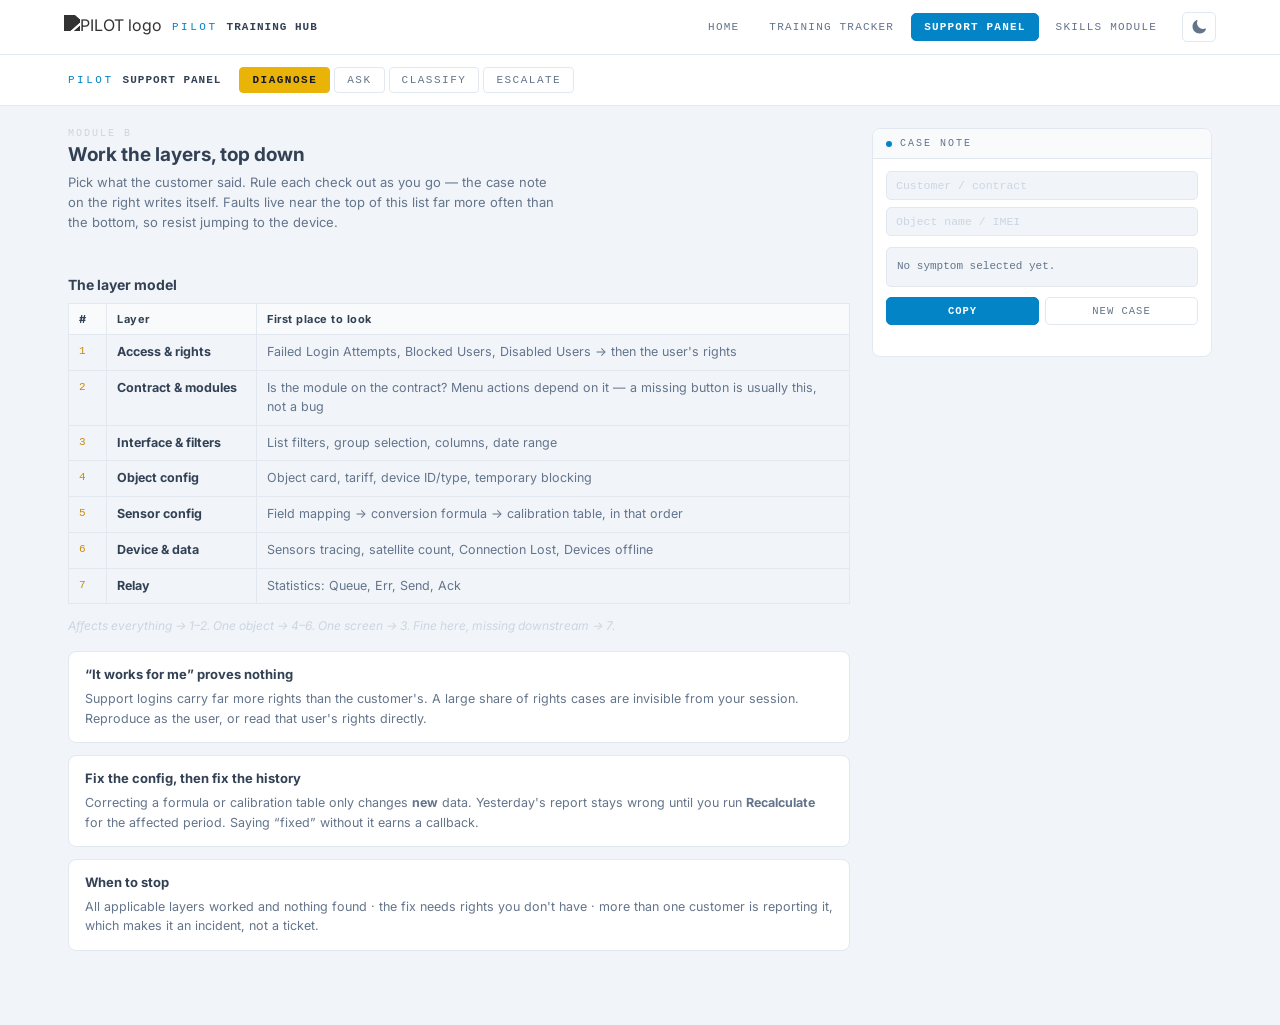
==== commit 96e91393: "feat: implement pilot training tracker with support modules, gap tracking, and navigation UI" ====
--- a/pilot_support_panel.html
+++ b/pilot_support_panel.html
@@ -5,125 +5,7 @@
 <meta name="viewport" content="width=device-width, initial-scale=1">
 <title>PILOT support panel</title>
 <link rel="stylesheet" href="shared.css">
-<style>
-  .wrap{background:var(--bg);min-height:100vh;padding:0 0 40px}
-
-  /* header */
-  .bar{position:sticky;top:54px;z-index:20;background:var(--nav-bg);
-       border-bottom:1px solid var(--line);backdrop-filter:blur(6px)}
-  .bar-in{max-width:1180px;margin:0 auto;padding:12px 18px;display:flex;align-items:center;gap:18px;flex-wrap:wrap}
-  .brand{font-family:var(--mono);font-size:11px;letter-spacing:2.5px;color:var(--primary);text-transform:uppercase;white-space:nowrap}
-  .brand b{color:var(--text-pr);letter-spacing:1px}
-  .tabs{display:flex;gap:4px;flex:1;flex-wrap:wrap}
-  .tab{font-family:var(--mono);font-size:11px;letter-spacing:1.5px;text-transform:uppercase;
-       background:none;border:1px solid var(--line);color:var(--text-sec);padding:6px 12px;border-radius:4px;cursor:pointer;transition:var(--transition)}
-  .tab:hover{color:var(--text-pr)}
-  .tab[aria-selected="true"]{background:var(--warning);border-color:var(--warning);color:#121826;font-weight:700}
-  .tab:focus-visible{outline:2px solid var(--primary);outline-offset:2px}
-
-  .grid{max-width:1180px;margin:0 auto;padding:22px 18px;display:grid;grid-template-columns:1fr 340px;gap:22px;align-items:start}
-  @media(max-width:900px){.grid{grid-template-columns:1fr}}
-
-  h1{font-size:19px;margin:0 0 6px;font-weight:700}
-  .lede{font-size:13px;color:var(--text-sec);margin:0 0 18px;line-height:1.55;max-width:62ch}
-  h2{font-size:14px;margin:26px 0 10px;font-weight:700}
-  .eyebrow{font-family:var(--mono);font-size:10px;letter-spacing:2px;color:var(--text-dis);text-transform:uppercase;margin:0 0 4px}
-
-  /* symptom picker */
-  .syms{display:flex;flex-direction:column;gap:7px;margin-bottom:20px}
-  .sym{display:flex;align-items:center;gap:11px;text-align:left;width:100%;
-       background:var(--surface);border:1px solid var(--line);border-radius:7px;padding:11px 13px;cursor:pointer;color:var(--text-pr);transition:var(--transition)}
-  .sym:hover{border-color:var(--text-dis)}
-  .sym[aria-pressed="true"]{border-color:var(--warning);background:var(--surface-alt)}
-  .sym .q{font-size:13.5px;flex:1}
-  .sym .lay{font-family:var(--mono);font-size:10px;color:var(--text-dis);white-space:nowrap}
-  .sym:focus-visible{outline:2px solid var(--primary);outline-offset:2px}
-
-  /* tree */
-  .tree{border-left:2px solid var(--line);padding-left:0;margin:0 0 8px}
-  .step{display:flex;gap:11px;padding:11px 13px;border-bottom:1px solid var(--line);align-items:flex-start}
-  .step:last-child{border-bottom:none}
-  .step.ruled{background:var(--negative-bg)}
-  .step.found{background:var(--positive-bg)}
-  .stepwrap{background:var(--surface);border:1px solid var(--line);border-radius:8px;overflow:hidden;margin-bottom:14px}
-  .num{font-family:var(--mono);font-size:11px;color:var(--warning-dim);padding-top:2px;min-width:16px;font-weight:700}
-  [data-theme="dark"] .num{color:var(--warning)}
-  .step.ruled .num{color:var(--text-dis)}
-  .body{flex:1;min-width:0}
-  .body .t{font-size:13px;line-height:1.5}
-  .step.ruled .body .t{color:var(--text-dis);text-decoration:line-through}
-  .tag{display:inline-block;font-family:var(--mono);font-size:9px;letter-spacing:1px;color:var(--text-dis);
-       border:1px solid var(--line);border-radius:3px;padding:1px 5px;margin-left:6px;vertical-align:1px}
-  .fix{font-size:12px;color:var(--primary);margin-top:7px;line-height:1.5;display:none}
-  .step.found .fix{display:block}
-  .acts{display:flex;gap:5px;padding-top:1px}
-  .mini{font-family:var(--mono);font-size:10px;border:1px solid var(--line);background:none;color:var(--text-dis);
-        border-radius:4px;padding:4px 7px;cursor:pointer;line-height:1;white-space:nowrap;transition:var(--transition)}
-  .mini:hover{color:var(--text-pr);border-color:var(--text-dis)}
-  .mini.on-out{background:var(--negative);border-color:var(--negative);color:#fff}
-  .mini.on-found{background:var(--positive);border-color:var(--positive);color:#fff}
-  [data-theme="dark"] .mini.on-found{color:#020617;}
-  .mini:focus-visible{outline:2px solid var(--primary);outline-offset:1px}
-
-  .hint{font-size:12px;color:var(--text-dis);font-style:italic;margin:0 0 18px}
-
-  /* generic cards */
-  .card{background:var(--surface);border:1px solid var(--line);border-radius:8px;padding:14px 16px;margin-bottom:12px}
-  .card h3{font-size:13px;margin:0 0 7px;font-weight:700}
-  .card p{font-size:12.5px;color:var(--text-sec);margin:0;line-height:1.55}
-  .card p + p{margin-top:7px}
-  .say{color:var(--primary)}
-  .dont{color:var(--negative)}
-
-  table{width:100%;border-collapse:collapse;margin-bottom:14px;font-size:12.5px}
-  th{background:var(--surface-alt);text-align:left;padding:8px 10px;font-size:11px;letter-spacing:.5px;border:1px solid var(--line)}
-  td{padding:8px 10px;border:1px solid var(--line);vertical-align:top;line-height:1.5;color:var(--text-sec)}
-  td b{color:var(--text-pr)}
-  td.k{font-family:var(--mono);color:var(--warning-dim);white-space:nowrap;font-size:11px}
-  [data-theme="dark"] td.k{color:var(--warning)}
-
-  /* matrix */
-  .mx{display:grid;grid-template-columns:auto repeat(3,1fr);gap:5px;margin-bottom:10px}
-  .mx .h{font-family:var(--mono);font-size:10px;color:var(--text-dis);text-transform:uppercase;letter-spacing:1px;
-         display:flex;align-items:center;justify-content:center;text-align:center;padding:5px}
-  .mx .rh{font-family:var(--mono);font-size:10px;color:var(--text-dis);display:flex;align-items:center;padding:5px;max-width:118px;line-height:1.35}
-  .cell{background:var(--surface);border:1px solid var(--line);border-radius:6px;padding:9px 7px;cursor:pointer;text-align:center;color:var(--text-pr);transition:var(--transition)}
-  .cell:hover{border-color:var(--text-dis)}
-  .cell[aria-pressed="true"]{border-color:var(--warning);background:var(--surface-alt)}
-  .cell .p{font-family:var(--mono);font-weight:700;font-size:14px}
-  .cell .ex{font-size:10.5px;color:var(--text-dis);margin-top:3px;line-height:1.35}
-  .p1{color:var(--negative)}.p2{color:var(--warning-dim)}.p3{color:#D9C86A}.p4{color:var(--primary)}.p5{color:var(--text-dis)}
-  [data-theme="dark"] .p2{color:var(--warning)}
-  .cell:focus-visible{outline:2px solid var(--primary);outline-offset:2px}
-
-  /* case note */
-  .note{position:sticky;top:120px;background:var(--surface);border:1px solid var(--line);border-radius:8px;overflow:hidden}
-  @media(max-width:900px){.note{position:static}}
-  .note-h{background:var(--surface-alt);padding:9px 13px;display:flex;align-items:center;gap:8px;border-bottom:1px solid var(--line)}
-  .note-h .dot{width:6px;height:6px;border-radius:50%;background:var(--primary)}
-  .note-h span{font-family:var(--mono);font-size:10px;letter-spacing:2px;color:var(--text-sec);text-transform:uppercase;flex:1}
-  .note-b{padding:12px 13px}
-  .fields{display:flex;flex-direction:column;gap:7px;margin-bottom:11px}
-  .fields input{background:var(--bg);border:1px solid var(--line);border-radius:5px;padding:7px 9px;
-                color:var(--text-pr);font-family:var(--mono);font-size:11.5px;width:100%;transition:var(--transition)}
-  .fields input::placeholder{color:var(--text-dis)}
-  .fields input:focus{outline:none;border-color:var(--primary)}
-  pre{background:var(--bg);border:1px solid var(--line);border-radius:5px;padding:10px;margin:0 0 10px;
-      font-family:var(--mono);font-size:11px;line-height:1.6;color:var(--text-sec);white-space:pre-wrap;
-      max-height:290px;overflow:auto}
-  pre .hd{color:var(--warning-dim)}
-  [data-theme="dark"] pre .hd{color:var(--warning)}
-  .note-acts{display:flex;gap:6px}
-  .btn{flex:1;font-family:var(--mono);font-size:10.5px;letter-spacing:1px;text-transform:uppercase;
-       border:1px solid var(--line);background:none;color:var(--text-sec);border-radius:5px;padding:7px;cursor:pointer;transition:var(--transition)}
-  .btn:hover{color:var(--text-pr);border-color:var(--text-dis)}
-  .btn.pri{background:var(--primary);border-color:var(--primary);color:#fff;font-weight:700}
-  [data-theme="dark"] .btn.pri{color:#020617;}
-  .btn:focus-visible{outline:2px solid var(--warning);outline-offset:2px}
-  .saved{font-family:var(--mono);font-size:9.5px;color:var(--text-dis);text-align:center;margin-top:7px;min-height:12px}
-
-  .view{display:none}.view.on{display:block}
-</style>
+<link rel="stylesheet" href="pilot_support_panel.css">
 </head>
 <body>
 <!-- ─── SITE NAV ──────────────────────────────────── -->
@@ -330,257 +212,7 @@
   </div>
 </div>
 
-<script>
-const TREES = [
-  { id:"login", q:"I can\u2019t log in", lay:"1\u20132", steps:[
-    {t:"Admin \u2192 Failed Login Attempts. Are their attempts arriving at all?", l:1,
-     fix:"No attempts logged = they aren\u2019t reaching the login they think they are. Wrong URL, wrong portal, or a cached page."},
-    {t:"Blocked Users and Disabled Users.", l:1, fix:"Unblock, or find out who blocked them and why."},
-    {t:"Password Reset history \u2014 someone may have reset it already.", l:1},
-    {t:"Is the contract itself blocked for non-payment?", l:2, fix:"Layer 2. Route to finance rather than fixing the login."},
-    {t:"Is it just them, or their whole company?", l:1, fix:"Everyone = layer 2. One person = layer 1."}
-  ]},
-  { id:"gone", q:"An object disappeared from my list", lay:"1\u20134", steps:[
-    {t:"Does it exist in the admin panel at all?", l:4},
-    {t:"Does this user have rights to it? Check their rights, not your view.", l:1,
-     fix:"Master trap. It may never have been theirs to see."},
-    {t:"Is a filter, group selection or column config hiding it?", l:3},
-    {t:"Is Temporary blocking switched on?", l:4,
-     fix:"Not a fault. A colleague may have suspended it to stop the subscription charge \u2014 seasonal equipment does this."},
-    {t:"Was it moved to another contract, or deleted?", l:4,
-     fix:"Deleting removes all data and history. Restoring needs a system administrator."}
-  ]},
-  { id:"numbers", q:"The fuel / mileage numbers are wrong", lay:"5\u20136", steps:[
-    {t:"Open Sensors tracing. Is data arriving, and what is the raw value?", l:6,
-     fix:"This one step decides everything below it."},
-    {t:"Raw value wrong or absent?", l:6, fix:"Layer 6 \u2014 the device. Stop tuning formulas."},
-    {t:"Raw value fine but display wrong \u2192 check the field mapping first.", l:5},
-    {t:"Then the conversion formula \u2014 before the calibration table.", l:5,
-     fix:"The formula runs the moment data arrives, before calibration. Debugging the table while a formula mangles its input is wasted time. Use the Test button rather than reasoning about it."},
-    {t:"Then the calibration table: Select nearest value, and Calibration first.", l:5,
-     fix:"These two switches quietly change results \u2014 a common cause of \u201cclose but wrong\u201d."},
-    {t:"Numbers intermittently missing rather than wrong? Look for a division in the formula.", l:5,
-     fix:"If the divisor can arrive as 0 or undefined the calculation errors. Guard it with a conditional."},
-    {t:"Was it ever right? Check Audit history for a change on that date.", l:5,
-     fix:"Never right = configuration. Recently wrong = a change, or the device."},
-    {t:"After fixing: run Recalculate for the affected period.", l:5,
-     fix:"Otherwise the customer\u2019s historical reports stay wrong and they call back."}
-  ]},
-  { id:"notif", q:"I\u2019m not getting notifications", lay:"2", steps:[
-    {t:"Is the Notifications module active on the contract?", l:2,
-     fix:"Without it there\u2019s no Notifications tab at all."},
-    {t:"Does the notification actually exist?", l:2},
-    {t:"Is the object or tag selected in it?", l:2,
-     fix:"A vehicle added later isn\u2019t covered automatically."},
-    {t:"Check the time window \u2014 time zone, days, intervals.", l:2,
-     fix:"A rule set for weekdays 09:00\u201318:00 is silent on a Saturday and looks broken. The most-missed cause."},
-    {t:"Check the geofence scope: anywhere / in selected zones / outside them.", l:2},
-    {t:"Check the \u201cfor all users\u201d flag.", l:2,
-     fix:"If off, colleagues don\u2019t get it \u2014 exactly the shape of \u201cmy manager gets them and I don\u2019t\u201d."},
-    {t:"Check the delivery method: SMS, push, email, alert, control room, webhook, command, Telegram.", l:2},
-    {t:"For email: is the address verified?", l:2,
-     fix:"Unverified addresses silently receive nothing."},
-    {t:"Spam folder.", l:2}
-  ]},
-  { id:"nodata", q:"No data from a vehicle", lay:"4\u20136", steps:[
-    {t:"Sensors tracing \u2014 when was the last reception? What\u2019s the satellite count?", l:6},
-    {t:"Connection Lost report \u2014 when, how long, and at what address?", l:6,
-     fix:"Repeated drops at the same location is an installation or coverage story, not a platform one."},
-    {t:"Is Temporary blocking on?", l:4, fix:"Free to check, and not a fault."},
-    {t:"Does the device ID / IMEI match the physical unit? Is the device type right?", l:4},
-    {t:"Has it ever reported?", l:6, fix:"Never = configuration or installation. Stopped = power, connection, or hardware."}
-  ]},
-  { id:"relay", q:"Data\u2019s fine in PILOT but missing in our own system", lay:"7", steps:[
-    {t:"Is the endpoint enabled, and is object relay enabled?", l:7},
-    {t:"External ID, Host, Port, Format, Path, credentials \u2014 all correct?", l:7},
-    {t:"Statistics: is Queue growing?", l:7,
-     fix:"Packets are accumulating and can\u2019t be delivered. The external server is unavailable, settings are wrong, or the far side is refusing the connection."},
-    {t:"Statistics: is Err climbing?", l:7,
-     fix:"Check availability, authentication, protocol, schedule, and any restrictions on the receiving side."},
-    {t:"Statistics: Send rising but Ack stuck at zero?", l:7,
-     fix:"We\u2019re transmitting and they never confirm. Protocol, External ID, JSON config, credentials."},
-    {t:"New object not relaying?", l:7,
-     fix:"Is an Auto add rule enabled for that contract, and was the object created after the rule?"},
-    {t:"No statistics at all?", l:7,
-     fix:"Usually benign \u2014 nothing sent yet, period too short, or the endpoint is new."}
-  ]}
-];
-
-const MX = [
-  { r:"Impact: high", sub:"whole contract / many customers", cells:[
-    {p:"P1", ex:"Nobody at a contract can log in"},
-    {p:"P2", ex:"Reports wrong fleet-wide, fleet still runs"},
-    {p:"P3", ex:"Cosmetic, affects everyone"}]},
-  { r:"Impact: medium", sub:"a group, or a VIP", cells:[
-    {p:"P2", ex:"Reefer temperature alerts not firing"},
-    {p:"P3", ex:"One depot\u2019s geofence reports wrong"},
-    {p:"P4", ex:"A group wants a column added"}]},
-  { r:"Impact: low", sub:"one user / one object", cells:[
-    {p:"P3", ex:"One vehicle dark during a theft"},
-    {p:"P4", ex:"One sensor mis-calibrated"},
-    {p:"P5", ex:"How-to question"}]}
-];
-
-let S = { sym:null, state:{}, cust:"", obj:"", pri:null };
-
-/* ---------- render ---------- */
-const symsEl = document.getElementById('syms');
-TREES.forEach(t => {
-  const b = document.createElement('button');
-  b.className = 'sym'; b.setAttribute('aria-pressed','false'); b.dataset.id = t.id;
-  b.innerHTML = `<span class="q">\u201c${t.q}\u201d</span><span class="lay">layer ${t.lay}</span>`;
-  b.addEventListener('click', () => { S.sym = S.sym === t.id ? null : t.id; S.state = {}; S.pri = S.pri; renderTree(); save(); });
-  symsEl.appendChild(b);
-});
-
-function renderTree(){
-  document.querySelectorAll('.sym').forEach(el =>
-    el.setAttribute('aria-pressed', String(el.dataset.id === S.sym)));
-  const box = document.getElementById('treebox');
-  box.innerHTML = '';
-  if(!S.sym){ note(); return; }
-  const t = TREES.find(x => x.id === S.sym);
-  const wrap = document.createElement('div');
-  wrap.className = 'stepwrap';
-  t.steps.forEach((st, i) => {
-    const k = S.sym + ':' + i;
-    const v = S.state[k] || '';
-    const row = document.createElement('div');
-    row.className = 'step' + (v === 'out' ? ' ruled' : v === 'found' ? ' found' : '');
-    row.innerHTML = `
-      <div class="num">${i+1}</div>
-      <div class="body">
-        <div class="t">${st.t}<span class="tag">L${st.l}</span></div>
-        ${st.fix ? `<div class="fix">${st.fix}</div>` : ''}
-      </div>
-      <div class="acts">
-        <button class="mini ${v==='out'?'on-out':''}" data-k="${k}" data-s="out" title="Ruled out">\u2715</button>
-        <button class="mini ${v==='found'?'on-found':''}" data-k="${k}" data-s="found" title="This is it">\u2713</button>
-      </div>`;
-    wrap.appendChild(row);
-  });
-  box.appendChild(wrap);
-  box.querySelectorAll('.mini').forEach(b => b.addEventListener('click', () => {
-    const k = b.dataset.k, s = b.dataset.s;
-    S.state[k] = S.state[k] === s ? '' : s;
-    renderTree(); save();
-  }));
-  note();
-}
-
-const mxEl = document.getElementById('mx');
-function renderMx(){
-  mxEl.innerHTML = '<div class="h"></div><div class="h">Urgency high</div><div class="h">Medium</div><div class="h">Low</div>';
-  MX.forEach((row, ri) => {
-    const rh = document.createElement('div');
-    rh.className = 'rh'; rh.innerHTML = `<div><b style="color:var(--dim)">${row.r}</b><br>${row.sub}</div>`;
-    mxEl.appendChild(rh);
-    row.cells.forEach((c, ci) => {
-      const b = document.createElement('button');
-      b.className = 'cell'; b.dataset.id = ri + '-' + ci;
-      b.setAttribute('aria-pressed', String(S.pri && S.pri.id === ri + '-' + ci));
-      b.innerHTML = `<div class="p ${c.p.toLowerCase()}">${c.p}</div><div class="ex">${c.ex}</div>`;
-      b.addEventListener('click', () => {
-        S.pri = (S.pri && S.pri.id === b.dataset.id) ? null
-              : { id:b.dataset.id, p:c.p, why:`${row.r.replace('Impact: ','')} impact / ${['high','medium','low'][ci]} urgency` };
-        renderMx(); note(); save();
-      });
-      mxEl.appendChild(b);
-    });
-  });
-}
-
-/* ---------- case note ---------- */
-function note(){
-  const el = document.getElementById('out');
-  if(!S.sym && !S.cust && !S.obj && !S.pri){ el.textContent = 'No symptom selected yet.'; return; }
-  const L = [];
-  L.push('CASE NOTE');
-  L.push('Customer : ' + (S.cust || '\u2014'));
-  L.push('Object   : ' + (S.obj || '\u2014'));
-  if(S.sym) L.push('Reported : "' + TREES.find(t => t.id === S.sym).q + '"');
-  if(S.pri) L.push('Priority : ' + S.pri.p + '  (' + S.pri.why + ')');
-  if(S.sym){
-    const t = TREES.find(x => x.id === S.sym);
-    const out = [], found = [];
-    t.steps.forEach((st, i) => {
-      const v = S.state[S.sym + ':' + i];
-      if(v === 'out') out.push(st.t);
-      if(v === 'found') found.push(st);
-    });
-    if(out.length){ L.push(''); L.push('Checked and ruled out:'); out.forEach(o => L.push('  - ' + o)); }
-    if(found.length){
-      L.push(''); L.push('Cause found:');
-      found.forEach(f => { L.push('  * ' + f.t); if(f.fix) L.push('    > ' + f.fix); });
-    }
-    const done = out.length + found.length;
-    if(done < t.steps.length){
-      L.push(''); L.push('Still to check: ' + (t.steps.length - done) + ' of ' + t.steps.length);
-    }
-    if(!found.length && done === t.steps.length){
-      L.push(''); L.push('All layers worked, no cause found \u2192 escalate.');
-    }
-  }
-  L.push(''); L.push('Customer has been told:');
-  L.push('  ');
-  el.textContent = L.join('\n');
-}
-
-/* ---------- persistence ---------- */
-async function save(){
-  try{
-    await window.storage.set('pilot-panel-case', JSON.stringify(S), false);
-    stamp('saved ' + new Date().toLocaleTimeString());
-  }catch(e){ stamp('not saved'); }
-}
-function stamp(t){ document.getElementById('saved').textContent = t; }
-
-async function load(){
-  try{
-    const r = await window.storage.get('pilot-panel-case', false);
-    if(r && r.value) S = Object.assign(S, JSON.parse(r.value));
-  }catch(e){}
-  document.getElementById('f-cust').value = S.cust || '';
-  document.getElementById('f-obj').value = S.obj || '';
-}
-
-/* ---------- wiring ---------- */
-document.querySelectorAll('.tab').forEach(t => t.addEventListener('click', () => {
-  document.querySelectorAll('.tab').forEach(x => x.setAttribute('aria-selected','false'));
-  t.setAttribute('aria-selected','true');
-  document.querySelectorAll('.view').forEach(v => v.classList.remove('on'));
-  document.getElementById('v-' + t.dataset.v).classList.add('on');
-}));
-
-['cust','obj'].forEach(f => document.getElementById('f-' + f).addEventListener('input', e => {
-  S[f] = e.target.value; note(); save();
-}));
-
-document.getElementById('copy').addEventListener('click', async () => {
-  const txt = document.getElementById('out').textContent;
-  try{ await navigator.clipboard.writeText(txt); stamp('copied to clipboard'); }
-  catch(e){
-    const ta = document.createElement('textarea');
-    ta.value = txt; document.body.appendChild(ta); ta.select();
-    try{ document.execCommand('copy'); stamp('copied to clipboard'); }
-    catch(_){ stamp('select the text above to copy'); }
-    ta.remove();
-  }
-});
-
-document.getElementById('fresh').addEventListener('click', () => {
-  S = { sym:null, state:{}, cust:'', obj:'', pri:null };
-  document.getElementById('f-cust').value = '';
-  document.getElementById('f-obj').value = '';
-  renderTree(); renderMx(); note(); save();
-  stamp('new case started');
-});
-
-(async function(){
-  await load();
-  renderTree(); renderMx(); note();
-})();
-</script>
+<script src="pilot_support_panel.js"></script>
 <script src="shared.js"></script>
 </body>
 </html>
--- a/pilot_support_panel.css
+++ b/pilot_support_panel.css
@@ -0,0 +1,117 @@
+  .wrap{background:var(--bg);min-height:100vh;padding:0 0 40px}
+
+  /* header */
+  .bar{position:sticky;top:54px;z-index:20;background:var(--nav-bg);
+       border-bottom:1px solid var(--line);backdrop-filter:blur(6px)}
+  .bar-in{max-width:1180px;margin:0 auto;padding:12px 18px;display:flex;align-items:center;gap:18px;flex-wrap:wrap}
+  .brand{font-family:var(--mono);font-size:11px;letter-spacing:2.5px;color:var(--primary);text-transform:uppercase;white-space:nowrap}
+  .brand b{color:var(--text-pr);letter-spacing:1px}
+  .tabs{display:flex;gap:4px;flex:1;flex-wrap:wrap}
+  .tab{font-family:var(--mono);font-size:11px;letter-spacing:1.5px;text-transform:uppercase;
+       background:none;border:1px solid var(--line);color:var(--text-sec);padding:6px 12px;border-radius:4px;cursor:pointer;transition:var(--transition)}
+  .tab:hover{color:var(--text-pr)}
+  .tab[aria-selected="true"]{background:var(--warning);border-color:var(--warning);color:#121826;font-weight:700}
+  .tab:focus-visible{outline:2px solid var(--primary);outline-offset:2px}
+
+  .grid{max-width:1180px;margin:0 auto;padding:22px 18px;display:grid;grid-template-columns:1fr 340px;gap:22px;align-items:start}
+  @media(max-width:900px){.grid{grid-template-columns:1fr}}
+
+  h1{font-size:19px;margin:0 0 6px;font-weight:700}
+  .lede{font-size:13px;color:var(--text-sec);margin:0 0 18px;line-height:1.55;max-width:62ch}
+  h2{font-size:14px;margin:26px 0 10px;font-weight:700}
+  .eyebrow{font-family:var(--mono);font-size:10px;letter-spacing:2px;color:var(--text-dis);text-transform:uppercase;margin:0 0 4px}
+
+  /* symptom picker */
+  .syms{display:flex;flex-direction:column;gap:7px;margin-bottom:20px}
+  .sym{display:flex;align-items:center;gap:11px;text-align:left;width:100%;
+       background:var(--surface);border:1px solid var(--line);border-radius:7px;padding:11px 13px;cursor:pointer;color:var(--text-pr);transition:var(--transition)}
+  .sym:hover{border-color:var(--text-dis)}
+  .sym[aria-pressed="true"]{border-color:var(--warning);background:var(--surface-alt)}
+  .sym .q{font-size:13.5px;flex:1}
+  .sym .lay{font-family:var(--mono);font-size:10px;color:var(--text-dis);white-space:nowrap}
+  .sym:focus-visible{outline:2px solid var(--primary);outline-offset:2px}
+
+  /* tree */
+  .tree{border-left:2px solid var(--line);padding-left:0;margin:0 0 8px}
+  .step{display:flex;gap:11px;padding:11px 13px;border-bottom:1px solid var(--line);align-items:flex-start}
+  .step:last-child{border-bottom:none}
+  .step.ruled{background:var(--negative-bg)}
+  .step.found{background:var(--positive-bg)}
+  .stepwrap{background:var(--surface);border:1px solid var(--line);border-radius:8px;overflow:hidden;margin-bottom:14px}
+  .num{font-family:var(--mono);font-size:11px;color:var(--warning-dim);padding-top:2px;min-width:16px;font-weight:700}
+  [data-theme="dark"] .num{color:var(--warning)}
+  .step.ruled .num{color:var(--text-dis)}
+  .body{flex:1;min-width:0}
+  .body .t{font-size:13px;line-height:1.5}
+  .step.ruled .body .t{color:var(--text-dis);text-decoration:line-through}
+  .tag{display:inline-block;font-family:var(--mono);font-size:9px;letter-spacing:1px;color:var(--text-dis);
+       border:1px solid var(--line);border-radius:3px;padding:1px 5px;margin-left:6px;vertical-align:1px}
+  .fix{font-size:12px;color:var(--primary);margin-top:7px;line-height:1.5;display:none}
+  .step.found .fix{display:block}
+  .acts{display:flex;gap:5px;padding-top:1px}
+  .mini{font-family:var(--mono);font-size:10px;border:1px solid var(--line);background:none;color:var(--text-dis);
+        border-radius:4px;padding:4px 7px;cursor:pointer;line-height:1;white-space:nowrap;transition:var(--transition)}
+  .mini:hover{color:var(--text-pr);border-color:var(--text-dis)}
+  .mini.on-out{background:var(--negative);border-color:var(--negative);color:#fff}
+  .mini.on-found{background:var(--positive);border-color:var(--positive);color:#fff}
+  [data-theme="dark"] .mini.on-found{color:#020617;}
+  .mini:focus-visible{outline:2px solid var(--primary);outline-offset:1px}
+
+  .hint{font-size:12px;color:var(--text-dis);font-style:italic;margin:0 0 18px}
+
+  /* generic cards */
+  .card{background:var(--surface);border:1px solid var(--line);border-radius:8px;padding:14px 16px;margin-bottom:12px}
+  .card h3{font-size:13px;margin:0 0 7px;font-weight:700}
+  .card p{font-size:12.5px;color:var(--text-sec);margin:0;line-height:1.55}
+  .card p + p{margin-top:7px}
+  .say{color:var(--primary)}
+  .dont{color:var(--negative)}
+
+  table{width:100%;border-collapse:collapse;margin-bottom:14px;font-size:12.5px}
+  th{background:var(--surface-alt);text-align:left;padding:8px 10px;font-size:11px;letter-spacing:.5px;border:1px solid var(--line)}
+  td{padding:8px 10px;border:1px solid var(--line);vertical-align:top;line-height:1.5;color:var(--text-sec)}
+  td b{color:var(--text-pr)}
+  td.k{font-family:var(--mono);color:var(--warning-dim);white-space:nowrap;font-size:11px}
+  [data-theme="dark"] td.k{color:var(--warning)}
+
+  /* matrix */
+  .mx{display:grid;grid-template-columns:auto repeat(3,1fr);gap:5px;margin-bottom:10px}
+  .mx .h{font-family:var(--mono);font-size:10px;color:var(--text-dis);text-transform:uppercase;letter-spacing:1px;
+         display:flex;align-items:center;justify-content:center;text-align:center;padding:5px}
+  .mx .rh{font-family:var(--mono);font-size:10px;color:var(--text-dis);display:flex;align-items:center;padding:5px;max-width:118px;line-height:1.35}
+  .cell{background:var(--surface);border:1px solid var(--line);border-radius:6px;padding:9px 7px;cursor:pointer;text-align:center;color:var(--text-pr);transition:var(--transition)}
+  .cell:hover{border-color:var(--text-dis)}
+  .cell[aria-pressed="true"]{border-color:var(--warning);background:var(--surface-alt)}
+  .cell .p{font-family:var(--mono);font-weight:700;font-size:14px}
+  .cell .ex{font-size:10.5px;color:var(--text-dis);margin-top:3px;line-height:1.35}
+  .p1{color:var(--negative)}.p2{color:var(--warning-dim)}.p3{color:#D9C86A}.p4{color:var(--primary)}.p5{color:var(--text-dis)}
+  [data-theme="dark"] .p2{color:var(--warning)}
+  .cell:focus-visible{outline:2px solid var(--primary);outline-offset:2px}
+
+  /* case note */
+  .note{position:sticky;top:120px;background:var(--surface);border:1px solid var(--line);border-radius:8px;overflow:hidden}
+  @media(max-width:900px){.note{position:static}}
+  .note-h{background:var(--surface-alt);padding:9px 13px;display:flex;align-items:center;gap:8px;border-bottom:1px solid var(--line)}
+  .note-h .dot{width:6px;height:6px;border-radius:50%;background:var(--primary)}
+  .note-h span{font-family:var(--mono);font-size:10px;letter-spacing:2px;color:var(--text-sec);text-transform:uppercase;flex:1}
+  .note-b{padding:12px 13px}
+  .fields{display:flex;flex-direction:column;gap:7px;margin-bottom:11px}
+  .fields input{background:var(--bg);border:1px solid var(--line);border-radius:5px;padding:7px 9px;
+                color:var(--text-pr);font-family:var(--mono);font-size:11.5px;width:100%;transition:var(--transition)}
+  .fields input::placeholder{color:var(--text-dis)}
+  .fields input:focus{outline:none;border-color:var(--primary)}
+  pre{background:var(--bg);border:1px solid var(--line);border-radius:5px;padding:10px;margin:0 0 10px;
+      font-family:var(--mono);font-size:11px;line-height:1.6;color:var(--text-sec);white-space:pre-wrap;
+      max-height:290px;overflow:auto}
+  pre .hd{color:var(--warning-dim)}
+  [data-theme="dark"] pre .hd{color:var(--warning)}
+  .note-acts{display:flex;gap:6px}
+  .btn{flex:1;font-family:var(--mono);font-size:10.5px;letter-spacing:1px;text-transform:uppercase;
+       border:1px solid var(--line);background:none;color:var(--text-sec);border-radius:5px;padding:7px;cursor:pointer;transition:var(--transition)}
+  .btn:hover{color:var(--text-pr);border-color:var(--text-dis)}
+  .btn.pri{background:var(--primary);border-color:var(--primary);color:#fff;font-weight:700}
+  [data-theme="dark"] .btn.pri{color:#020617;}
+  .btn:focus-visible{outline:2px solid var(--warning);outline-offset:2px}
+  .saved{font-family:var(--mono);font-size:9.5px;color:var(--text-dis);text-align:center;margin-top:7px;min-height:12px}
+
+  .view{display:none}.view.on{display:block}
